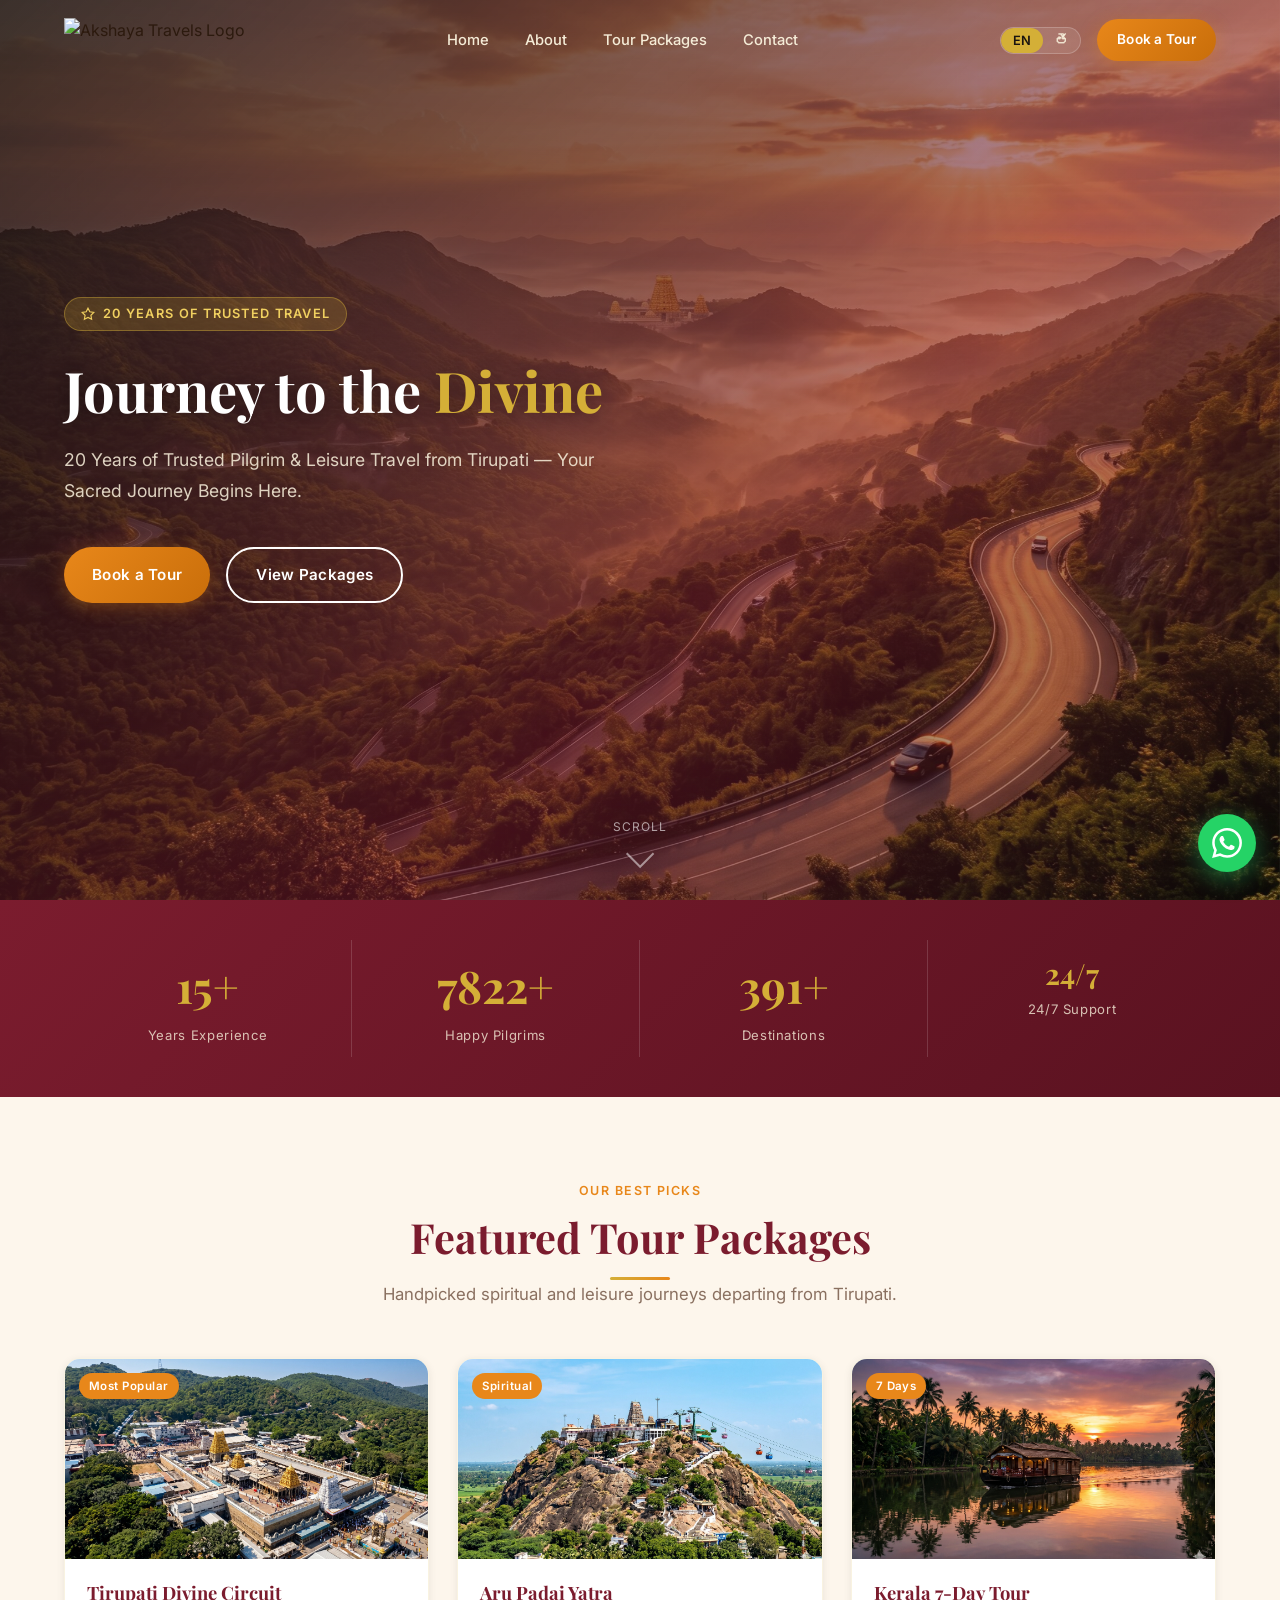
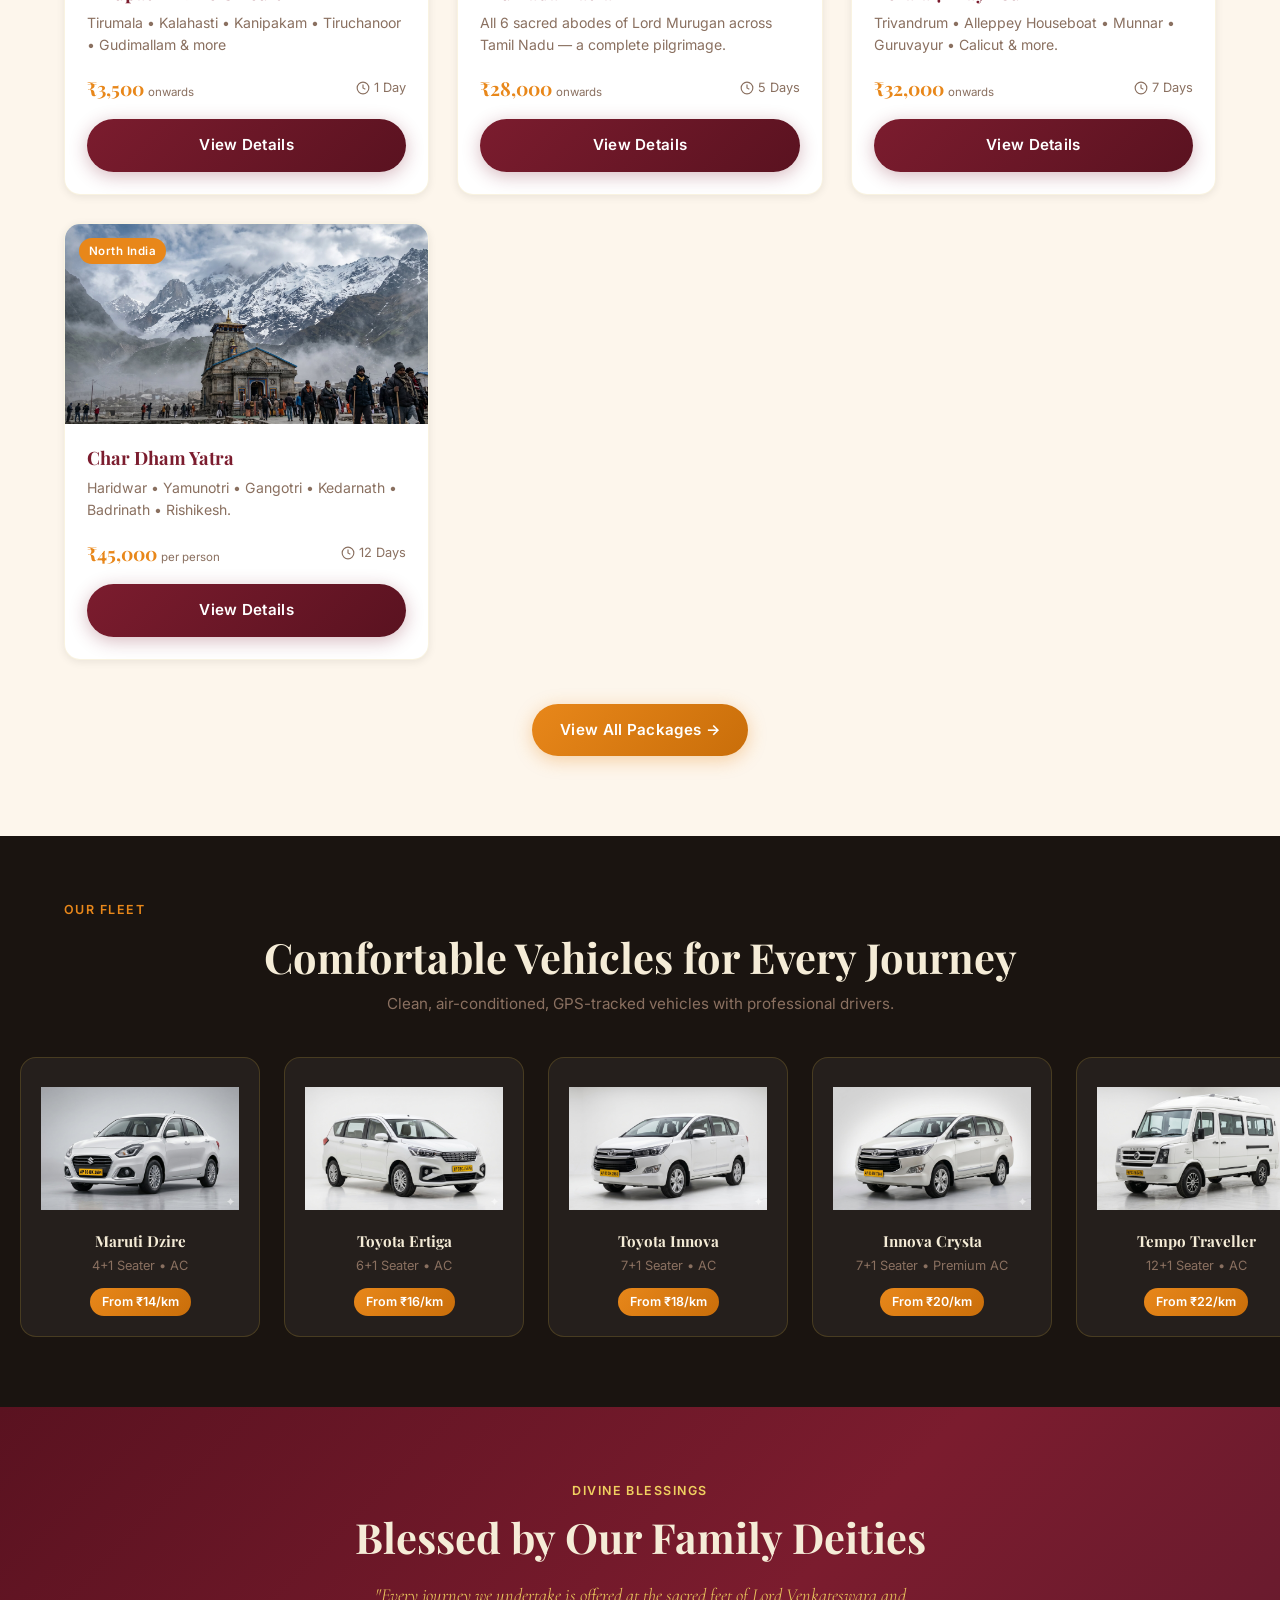
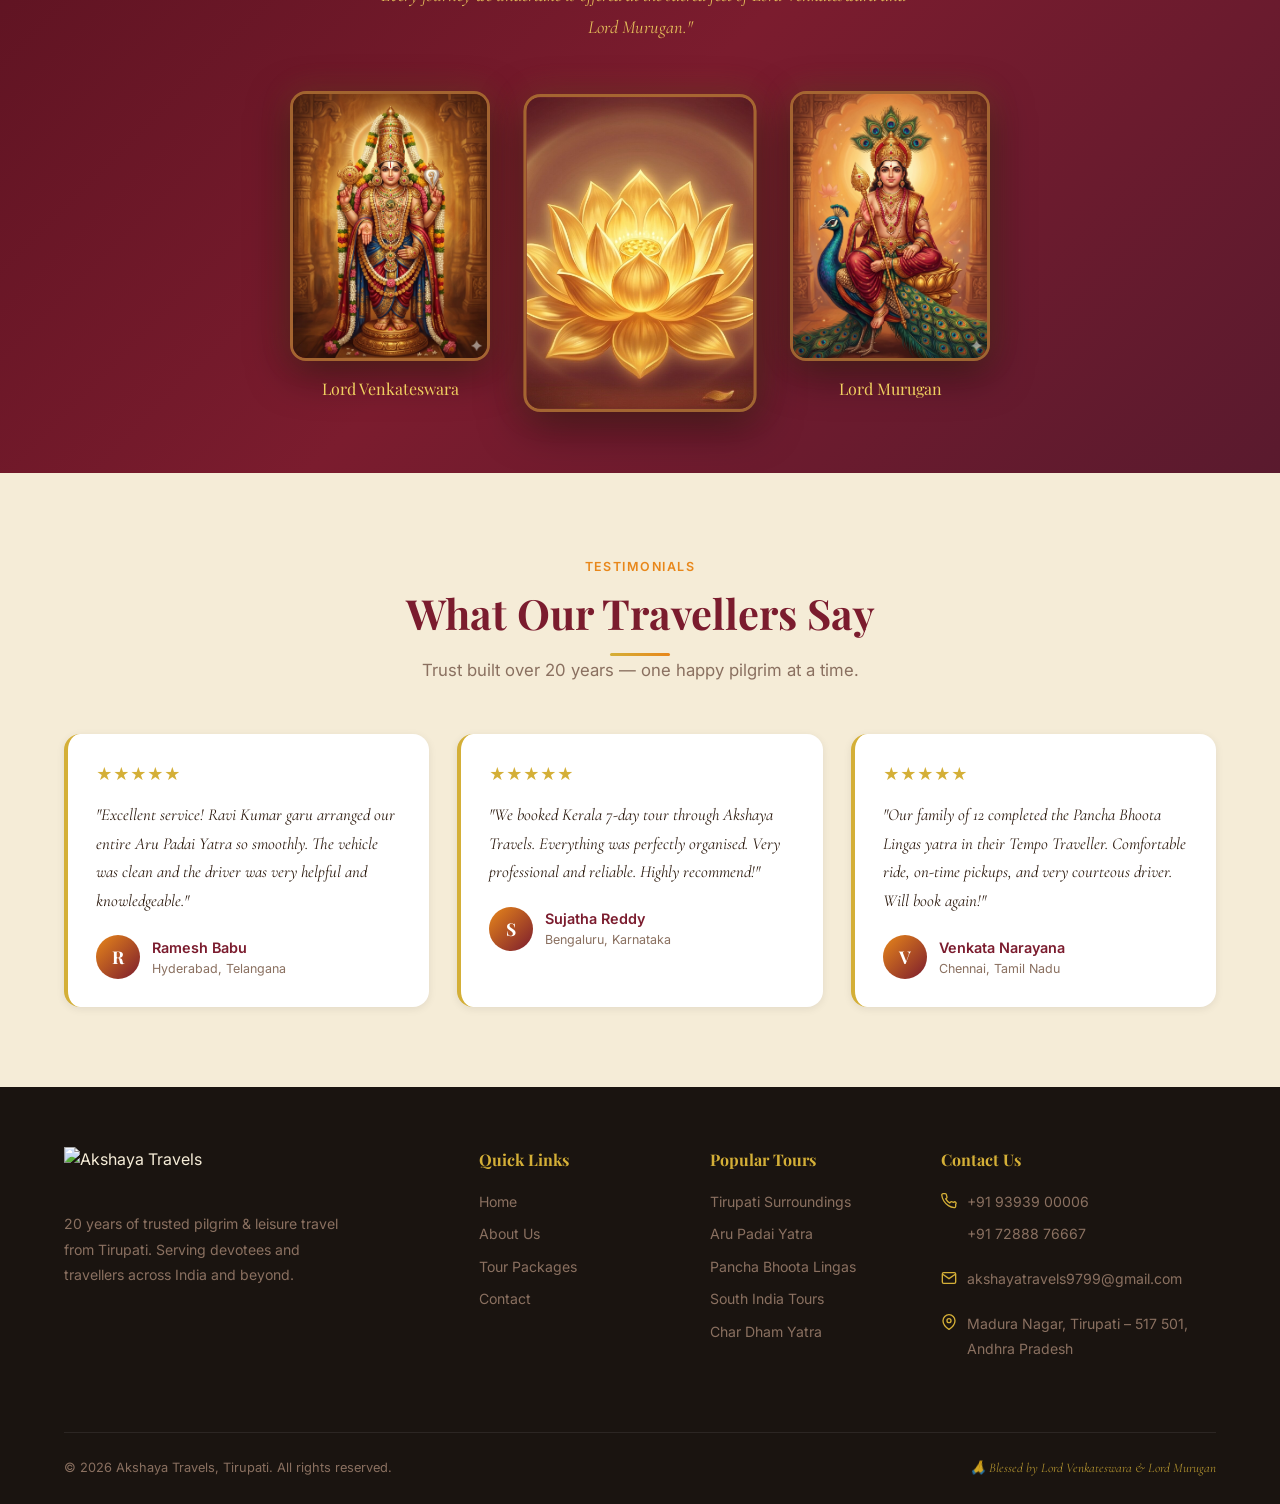
==== index.html @ b92fa3f4 "Initial commit — Akshaya Travels website (Phase 1-3 complete)" ====
<!DOCTYPE html>
<html lang="en">
<head>
  <meta charset="UTF-8"/>
  <meta name="viewport" content="width=device-width, initial-scale=1.0"/>
  <title>Akshaya Travels Tirupati – Best Temple Tours & Pilgrimage Packages</title>
  <meta name="description" content="Akshaya Travels, Tirupati – 20+ years of trusted pilgrimage & leisure travel. Tirupati local tours, South India packages, Aru Padai Yatra, Char Dham & more. Call: 93939 00006"/>
  <meta name="keywords" content="Akshaya Travels, Tirupati tours, pilgrimage packages, Tirumala darshan, Aru Padai Yatra, South India tour, taxi Tirupati"/>
  <meta property="og:title" content="Akshaya Travels Tirupati – Best Temple Tours & Pilgrimage Packages"/>
  <meta property="og:description" content="20+ years of trusted pilgrimage & leisure travel from Tirupati."/>
  <meta property="og:image" content="images/brand/og-share-image.jpg"/>
  <meta property="og:type" content="website"/>
  <link rel="icon" href="images/brand/favicon.png"/>
  <link rel="canonical" href="https://akshayatravels.in/"/>
  <script type="application/ld+json">
  {"@context":"https://schema.org","@type":"LocalBusiness","name":"Akshaya Travels","founder":{"@type":"Person","name":"S. Ravi Kumar"},"address":{"@type":"PostalAddress","streetAddress":"DO.NO. 18-38-S3-314, Madura Nagar","addressLocality":"Tirupati","postalCode":"517501","addressRegion":"Andhra Pradesh","addressCountry":"IN"},"telephone":"+919393900006","openingHours":"Mo-Su 00:00-24:00","url":"https://akshayatravels.in"}
  </script>
  <link rel="stylesheet" href="css/style.css"/>
</head>
<body>

<!-- ░░ NAVBAR ░░ -->
<nav class="navbar" id="navbar">
  <div class="container">
    <a href="index.html" class="nav-logo">
      <img src="images/brand/logo-akshaya-travels-white.png" alt="Akshaya Travels Logo"/>
    </a>
    <ul class="nav-links">
      <li><a href="index.html" class="active" data-i18n="nav-home">Home</a></li>
      <li><a href="pages/about.html" data-i18n="nav-about">About</a></li>
      <li><a href="pages/packages.html" data-i18n="nav-packages">Tour Packages</a></li>
      <li><a href="pages/contact.html" data-i18n="nav-contact">Contact</a></li>
    </ul>
    <div style="display:flex;align-items:center;gap:16px;">
      <div class="lang-toggle">
        <button class="lang-btn active" data-lang="en">EN</button>
        <button class="lang-btn" data-lang="te">తె</button>
      </div>
      <a href="pages/contact.html" class="btn btn-primary" style="padding:10px 20px;font-size:0.85rem;" data-i18n="hero-btn1">Book a Tour</a>
    </div>
    <button class="hamburger" id="hamburger" aria-label="Open menu">
      <span></span><span></span><span></span>
    </button>
  </div>
</nav>

<!-- Mobile Nav -->
<div class="mobile-nav" id="mobileNav">
  <a href="index.html" data-i18n="nav-home">Home</a>
  <a href="pages/about.html" data-i18n="nav-about">About</a>
  <a href="pages/packages.html" data-i18n="nav-packages">Tour Packages</a>
  <a href="pages/contact.html" data-i18n="nav-contact">Contact</a>
  <div class="lang-toggle" style="margin-top:20px;">
    <button class="lang-btn active" data-lang="en">EN</button>
    <button class="lang-btn" data-lang="te">తె</button>
  </div>
  <a href="pages/contact.html" class="btn btn-primary" style="margin-top:24px;justify-content:center;" data-i18n="hero-btn1">Book a Tour</a>
</div>
<div class="nav-overlay" id="navOverlay"></div>

<!-- ░░ HERO ░░ -->
<section class="hero" id="home">
  <div class="hero-bg"></div>
  <div class="hero-overlay"></div>
  <div class="container">
    <div class="hero-content">
      <div class="hero-tag">
        <svg width="14" height="14" viewBox="0 0 24 24" fill="none" stroke="currentColor" stroke-width="2"><polygon points="12 2 15.09 8.26 22 9.27 17 14.14 18.18 21.02 12 17.77 5.82 21.02 7 14.14 2 9.27 8.91 8.26 12 2"/></svg>
        <span data-i18n="hero-tag">20 Years of Trusted Travel</span>
      </div>
      <h1 class="hero-title" data-i18n="hero-title">
        Journey to the <span class="highlight">Divine</span>
      </h1>
      <p class="hero-subtitle" data-i18n="hero-subtitle">20 Years of Trusted Pilgrim &amp; Leisure Travel from Tirupati — Your Sacred Journey Begins Here.</p>
      <div class="hero-ctas">
        <a href="pages/contact.html" class="btn btn-primary" id="hero-book-btn" data-i18n="hero-btn1">Book a Tour</a>
        <a href="pages/packages.html" class="btn btn-outline" id="hero-pkg-btn" data-i18n="hero-btn2">View Packages</a>
      </div>
    </div>
  </div>
  <div class="hero-scroll" aria-hidden="true">
    <span>SCROLL</span>
    <div class="arrow"></div>
  </div>
</section>

<!-- ░░ STATS BAR ░░ -->
<section class="stats-bar">
  <div class="container">
    <div class="stats-grid">
      <div class="stat-item">
        <span class="stat-number" data-target="20" data-suffix="+">0+</span>
        <span class="stat-label" data-i18n="stat-years">Years Experience</span>
      </div>
      <div class="stat-item">
        <span class="stat-number" data-target="10000" data-suffix="+">0+</span>
        <span class="stat-label" data-i18n="stat-pilgrims">Happy Pilgrims</span>
      </div>
      <div class="stat-item">
        <span class="stat-number" data-target="500" data-suffix="+">0+</span>
        <span class="stat-label" data-i18n="stat-dest">Destinations</span>
      </div>
      <div class="stat-item">
        <span class="stat-number" style="font-size:1.8rem;">24/7</span>
        <span class="stat-label" data-i18n="stat-support">Support</span>
      </div>
    </div>
  </div>
</section>

<!-- ░░ FEATURED PACKAGES ░░ -->
<section class="featured-packages section-pad" id="packages">
  <div class="container">
    <div class="text-center fade-up">
      <span class="section-tag" data-i18n="feat-tag">Our Best Picks</span>
      <h2 class="section-title" data-i18n="feat-title">Featured Tour Packages</h2>
      <div class="divider-gold"></div>
      <p class="section-subtitle" data-i18n="feat-sub">Handpicked spiritual and leisure journeys departing from Tirupati.</p>
    </div>
    <div class="packages-grid">

      <div class="pkg-card fade-up">
        <div class="pkg-card-img">
          <img src="images/destinations/dest-tirumala.jpg" alt="Tirupati Darshan Tour"/>
          <span class="pkg-badge">Most Popular</span>
        </div>
        <div class="pkg-card-body">
          <h3>Tirupati Divine Circuit</h3>
          <p>Tirumala • Kalahasti • Kanipakam • Tiruchanoor • Gudimallam &amp; more</p>
          <div class="pkg-meta">
            <div class="pkg-price">₹3,500 <span>onwards</span></div>
            <span class="pkg-duration">
              <svg width="14" height="14" viewBox="0 0 24 24" fill="none" stroke="currentColor" stroke-width="2"><circle cx="12" cy="12" r="10"/><path d="M12 6v6l4 2"/></svg>
              1 Day
            </span>
          </div>
          <a href="pages/packages.html#tirupati" class="btn btn-maroon" style="width:100%;justify-content:center;margin-top:16px;">View Details</a>
        </div>
      </div>

      <div class="pkg-card fade-up">
        <div class="pkg-card-img">
          <img src="images/destinations/dest-palani.jpg" alt="Aru Padai Yatra"/>
          <span class="pkg-badge">Spiritual</span>
        </div>
        <div class="pkg-card-body">
          <h3>Aru Padai Yatra</h3>
          <p>All 6 sacred abodes of Lord Murugan across Tamil Nadu — a complete pilgrimage.</p>
          <div class="pkg-meta">
            <div class="pkg-price">₹28,000 <span>onwards</span></div>
            <span class="pkg-duration">
              <svg width="14" height="14" viewBox="0 0 24 24" fill="none" stroke="currentColor" stroke-width="2"><circle cx="12" cy="12" r="10"/><path d="M12 6v6l4 2"/></svg>
              5 Days
            </span>
          </div>
          <a href="pages/packages.html#aru-padai" class="btn btn-maroon" style="width:100%;justify-content:center;margin-top:16px;">View Details</a>
        </div>
      </div>

      <div class="pkg-card fade-up">
        <div class="pkg-card-img">
          <img src="images/destinations/dest-kerala-backwaters.jpg" alt="Kerala 7 Day Tour"/>
          <span class="pkg-badge">7 Days</span>
        </div>
        <div class="pkg-card-body">
          <h3>Kerala 7-Day Tour</h3>
          <p>Trivandrum • Alleppey Houseboat • Munnar • Guruvayur • Calicut &amp; more.</p>
          <div class="pkg-meta">
            <div class="pkg-price">₹32,000 <span>onwards</span></div>
            <span class="pkg-duration">
              <svg width="14" height="14" viewBox="0 0 24 24" fill="none" stroke="currentColor" stroke-width="2"><circle cx="12" cy="12" r="10"/><path d="M12 6v6l4 2"/></svg>
              7 Days
            </span>
          </div>
          <a href="pages/packages.html#south-india" class="btn btn-maroon" style="width:100%;justify-content:center;margin-top:16px;">View Details</a>
        </div>
      </div>

      <div class="pkg-card fade-up">
        <div class="pkg-card-img">
          <img src="images/destinations/dest-kedarnath.jpg" alt="Char Dham Yatra"/>
          <span class="pkg-badge">North India</span>
        </div>
        <div class="pkg-card-body">
          <h3>Char Dham Yatra</h3>
          <p>Haridwar • Yamunotri • Gangotri • Kedarnath • Badrinath • Rishikesh.</p>
          <div class="pkg-meta">
            <div class="pkg-price">₹45,000 <span>per person</span></div>
            <span class="pkg-duration">
              <svg width="14" height="14" viewBox="0 0 24 24" fill="none" stroke="currentColor" stroke-width="2"><circle cx="12" cy="12" r="10"/><path d="M12 6v6l4 2"/></svg>
              12 Days
            </span>
          </div>
          <a href="pages/packages.html#north-india" class="btn btn-maroon" style="width:100%;justify-content:center;margin-top:16px;">View Details</a>
        </div>
      </div>

    </div>
    <div class="text-center" style="margin-top:44px;">
      <a href="pages/packages.html" class="btn btn-primary">View All Packages &rarr;</a>
    </div>
  </div>
</section>

<!-- ░░ FLEET STRIP ░░ -->
<section class="fleet-strip" id="fleet">
  <div class="container">
    <div class="fade-up">
      <p class="section-tag text-center" data-i18n="fleet-tag">Our Fleet</p>
      <h2 class="fleet-strip-title" data-i18n="fleet-title">Comfortable Vehicles for Every Journey</h2>
      <p class="fleet-strip-sub" data-i18n="fleet-sub">Clean, air-conditioned, GPS-tracked vehicles with professional drivers.</p>
    </div>
  </div>
  <div class="fleet-scroll-wrap">
    <div class="fleet-scroll">
      <div class="fleet-car-card">
        <img src="images/fleet/car-maruti-dzire.jpg" alt="Maruti Dzire Taxi Tirupati"/>
        <h4>Maruti Dzire</h4>
        <p>4+1 Seater • AC</p>
        <span class="price-tag">From ₹14/km</span>
      </div>
      <div class="fleet-car-card">
        <img src="images/fleet/car-toyota-ertiga.jpg" alt="Toyota Ertiga Taxi Tirupati"/>
        <h4>Toyota Ertiga</h4>
        <p>6+1 Seater • AC</p>
        <span class="price-tag">From ₹16/km</span>
      </div>
      <div class="fleet-car-card">
        <img src="images/fleet/car-toyota-innova.jpg" alt="Toyota Innova Taxi Tirupati"/>
        <h4>Toyota Innova</h4>
        <p>7+1 Seater • AC</p>
        <span class="price-tag">From ₹18/km</span>
      </div>
      <div class="fleet-car-card">
        <img src="images/fleet/car-innova-crysta.jpg" alt="Innova Crysta Taxi Tirupati"/>
        <h4>Innova Crysta</h4>
        <p>7+1 Seater • Premium AC</p>
        <span class="price-tag">From ₹20/km</span>
      </div>
      <div class="fleet-car-card">
        <img src="images/fleet/car-tempo-traveller.jpg" alt="Tempo Traveller Tirupati"/>
        <h4>Tempo Traveller</h4>
        <p>12+1 Seater • AC</p>
        <span class="price-tag">From ₹22/km</span>
      </div>
      <div class="fleet-car-card">
        <img src="images/fleet/car-force-urbania.jpg" alt="Force Urbania Tirupati"/>
        <h4>Force Urbania</h4>
        <p>17+1 Seater • Luxury</p>
        <span class="price-tag">From ₹35/km</span>
      </div>
    </div>
  </div>
</section>

<!-- ░░ DIVINE BLESSINGS ░░ -->
<section class="divine-section" id="divine">
  <div class="container" style="position:relative;z-index:2;">
    <div class="fade-up">
      <span class="section-tag" data-i18n="divine-tag">Divine Blessings</span>
      <h2 data-i18n="divine-title">Blessed by Our Family Deities</h2>
      <p class="divine-quote" data-i18n="divine-quote">"Every journey we undertake is offered at the sacred feet of Lord Venkateswara and Lord Murugan."</p>
    </div>
    <div class="divine-images fade-up">
      <div class="divine-img-wrap">
        <img src="images/divine/lord-venkateswara.jpg" alt="Lord Venkateswara — Akshaya Travels family deity"/>
        <p class="divine-img-label" data-i18n="divine-lord1">Lord Venkateswara</p>
      </div>
      <div class="divine-img-wrap" style="transform:scale(1.06);">
        <img src="images/divine/divine-blessings-banner.jpg" alt="Divine Blessings — Akshaya Travels" style="width:220px;height:300px;"/>
      </div>
      <div class="divine-img-wrap">
        <img src="images/divine/lord-murugan.jpg" alt="Lord Murugan — Akshaya Travels family deity"/>
        <p class="divine-img-label" data-i18n="divine-lord2">Lord Murugan</p>
      </div>
    </div>
  </div>
</section>

<!-- ░░ TESTIMONIALS ░░ -->
<section class="testimonials section-pad" id="testimonials">
  <div class="container">
    <div class="text-center fade-up">
      <span class="section-tag" data-i18n="testi-tag">Testimonials</span>
      <h2 class="section-title" data-i18n="testi-title">What Our Travellers Say</h2>
      <div class="divider-gold"></div>
      <p class="section-subtitle" data-i18n="testi-sub">Trust built over 20 years — one happy pilgrim at a time.</p>
    </div>
    <div class="testi-grid">
      <div class="testi-card fade-up">
        <div class="testi-stars">★★★★★</div>
        <p class="testi-text">"Excellent service! Ravi Kumar garu arranged our entire Aru Padai Yatra so smoothly. The vehicle was clean and the driver was very helpful and knowledgeable."</p>
        <div class="testi-author">
          <div class="testi-avatar">R</div>
          <div>
            <div class="testi-name">Ramesh Babu</div>
            <div class="testi-place">Hyderabad, Telangana</div>
          </div>
        </div>
      </div>
      <div class="testi-card fade-up">
        <div class="testi-stars">★★★★★</div>
        <p class="testi-text">"We booked Kerala 7-day tour through Akshaya Travels. Everything was perfectly organised. Very professional and reliable. Highly recommend!"</p>
        <div class="testi-author">
          <div class="testi-avatar">S</div>
          <div>
            <div class="testi-name">Sujatha Reddy</div>
            <div class="testi-place">Bengaluru, Karnataka</div>
          </div>
        </div>
      </div>
      <div class="testi-card fade-up">
        <div class="testi-stars">★★★★★</div>
        <p class="testi-text">"Our family of 12 completed the Pancha Bhoota Lingas yatra in their Tempo Traveller. Comfortable ride, on-time pickups, and very courteous driver. Will book again!"</p>
        <div class="testi-author">
          <div class="testi-avatar">V</div>
          <div>
            <div class="testi-name">Venkata Narayana</div>
            <div class="testi-place">Chennai, Tamil Nadu</div>
          </div>
        </div>
      </div>
    </div>
  </div>
</section>

<!-- ░░ FOOTER ░░ -->
<footer class="footer">
  <div class="container">
    <div class="footer-grid">
      <div class="footer-brand">
        <img src="images/brand/logo-akshaya-travels-white.png" alt="Akshaya Travels"/>
        <p>20 years of trusted pilgrim &amp; leisure travel from Tirupati. Serving devotees and travellers across India and beyond.</p>
      </div>
      <div class="footer-col">
        <h5>Quick Links</h5>
        <a href="index.html">Home</a>
        <a href="pages/about.html">About Us</a>
        <a href="pages/packages.html">Tour Packages</a>
        <a href="pages/contact.html">Contact</a>
      </div>
      <div class="footer-col">
        <h5>Popular Tours</h5>
        <a href="pages/packages.html#tirupati">Tirupati Surroundings</a>
        <a href="pages/packages.html#aru-padai">Aru Padai Yatra</a>
        <a href="pages/packages.html#pancha-bhoota">Pancha Bhoota Lingas</a>
        <a href="pages/packages.html#south-india">South India Tours</a>
        <a href="pages/packages.html#north-india">Char Dham Yatra</a>
      </div>
      <div class="footer-col">
        <h5>Contact Us</h5>
        <div class="footer-contact-item">
          <svg width="16" height="16" viewBox="0 0 24 24" fill="none" stroke="#D4AF37" stroke-width="2"><path d="M22 16.92v3a2 2 0 01-2.18 2 19.79 19.79 0 01-8.63-3.07A19.5 19.5 0 014.27 12a19.79 19.79 0 01-3.07-8.67A2 2 0 013.18 1h3a2 2 0 012 1.72c.127.96.361 1.903.7 2.81a2 2 0 01-.45 2.11L7.09 8.91a16 16 0 006 6l1.27-1.27a2 2 0 012.11-.45c.907.339 1.85.573 2.81.7A2 2 0 0122 16.92z"/></svg>
          <div>
            <a href="tel:+919393900006">+91 93939 00006</a>
            <a href="tel:+917288876667">+91 72888 76667</a>
          </div>
        </div>
        <div class="footer-contact-item">
          <svg width="16" height="16" viewBox="0 0 24 24" fill="none" stroke="#D4AF37" stroke-width="2"><path d="M4 4h16c1.1 0 2 .9 2 2v12c0 1.1-.9 2-2 2H4c-1.1 0-2-.9-2-2V6c0-1.1.9-2 2-2z"/><polyline points="22,6 12,13 2,6"/></svg>
          <a href="mailto:akshayatravels9799@gmail.com">akshayatravels9799@gmail.com</a>
        </div>
        <div class="footer-contact-item">
          <svg width="16" height="16" viewBox="0 0 24 24" fill="none" stroke="#D4AF37" stroke-width="2"><path d="M21 10c0 7-9 13-9 13s-9-6-9-13a9 9 0 0118 0z"/><circle cx="12" cy="10" r="3"/></svg>
          <p>Madura Nagar, Tirupati – 517 501, Andhra Pradesh</p>
        </div>
      </div>
    </div>
    <div class="footer-bottom">
      <p>&copy; 2026 Akshaya Travels, Tirupati. All rights reserved.</p>
      <p class="deity-note">🙏 Blessed by Lord Venkateswara &amp; Lord Murugan</p>
    </div>
  </div>
</footer>

<!-- ░░ WHATSAPP FLOAT ░░ -->
<a href="https://wa.me/919393900006?text=Hello%20Akshaya%20Travels%2C%20I%20would%20like%20to%20know%20more%20about%20your%20tour%20packages." class="whatsapp-float" id="whatsapp-btn" target="_blank" rel="noopener" aria-label="Chat on WhatsApp">
  <svg viewBox="0 0 24 24" xmlns="http://www.w3.org/2000/svg">
    <path d="M17.472 14.382c-.297-.149-1.758-.867-2.03-.967-.273-.099-.471-.148-.67.15-.197.297-.767.966-.94 1.164-.173.199-.347.223-.644.075-.297-.15-1.255-.463-2.39-1.475-.883-.788-1.48-1.761-1.653-2.059-.173-.297-.018-.458.13-.606.134-.133.298-.347.446-.52.149-.174.198-.298.298-.497.099-.198.05-.371-.025-.52-.075-.149-.669-1.612-.916-2.207-.242-.579-.487-.5-.669-.51-.173-.008-.371-.01-.57-.01-.198 0-.52.074-.792.372-.272.297-1.04 1.016-1.04 2.479 0 1.462 1.065 2.875 1.213 3.074.149.198 2.096 3.2 5.077 4.487.709.306 1.262.489 1.694.625.712.227 1.36.195 1.871.118.571-.085 1.758-.719 2.006-1.413.248-.694.248-1.289.173-1.413-.074-.124-.272-.198-.57-.347m-5.421 7.403h-.004a9.87 9.87 0 01-5.031-1.378l-.361-.214-3.741.982.998-3.648-.235-.374a9.86 9.86 0 01-1.51-5.26c.001-5.45 4.436-9.884 9.888-9.884 2.64 0 5.122 1.03 6.988 2.898a9.825 9.825 0 012.893 6.994c-.003 5.45-4.437 9.884-9.885 9.884m8.413-18.297A11.815 11.815 0 0012.05 0C5.495 0 .16 5.335.157 11.892c0 2.096.547 4.142 1.588 5.945L.057 24l6.305-1.654a11.882 11.882 0 005.683 1.448h.005c6.554 0 11.89-5.335 11.893-11.893a11.821 11.821 0 00-3.48-8.413z"/>
  </svg>
</a>

<script src="js/main.js"></script>
</body>
</html>
---- css/style.css ----
/* ============================================================
   AKSHAYA TRAVELS — Design System
   Colors: Saffron + Maroon + Temple Gold
   Fonts: Playfair Display + Inter + Noto Sans Telugu
   ============================================================ */

@import url('https://fonts.googleapis.com/css2?family=Playfair+Display:ital,wght@0,400;0,600;0,700;1,400&family=Inter:wght@300;400;500;600&family=Cormorant+Garamond:ital,wght@1,400;1,600&family=Noto+Sans+Telugu:wght@400;600&display=swap');

/* ── CSS Variables ─────────────────────────────────────────── */
:root {
  --saffron:      #E8871A;
  --saffron-dark: #C96E0A;
  --maroon:       #7B1C2E;
  --maroon-dark:  #5A1220;
  --gold:         #D4AF37;
  --gold-light:   #F0D060;
  --ivory:        #FDF6EC;
  --charcoal:     #1A1410;
  --brown:        #2C1A0E;
  --cream:        #F5ECD7;
  --muted:        #8A7060;
  --white:        #FFFFFF;

  --font-heading: 'Playfair Display', Georgia, serif;
  --font-body:    'Inter', system-ui, sans-serif;
  --font-quote:   'Cormorant Garamond', Georgia, serif;
  --font-telugu:  'Noto Sans Telugu', sans-serif;

  --shadow-sm:  0 2px 8px rgba(0,0,0,0.08);
  --shadow-md:  0 6px 24px rgba(0,0,0,0.12);
  --shadow-lg:  0 16px 48px rgba(0,0,0,0.18);
  --radius-sm:  8px;
  --radius-md:  16px;
  --radius-lg:  24px;
  --transition: 0.3s cubic-bezier(0.4,0,0.2,1);
}

/* ── Reset ─────────────────────────────────────────────────── */
*, *::before, *::after { box-sizing: border-box; margin: 0; padding: 0; }
html { scroll-behavior: smooth; font-size: 16px; }
body {
  font-family: var(--font-body);
  background: var(--ivory);
  color: var(--brown);
  overflow-x: hidden;
  line-height: 1.6;
}
img { display: block; max-width: 100%; }
a  { text-decoration: none; color: inherit; }
ul { list-style: none; }
button { cursor: pointer; border: none; background: none; font-family: inherit; }

/* ── Typography ────────────────────────────────────────────── */
h1,h2,h3,h4 { font-family: var(--font-heading); line-height: 1.25; }
h1 { font-size: clamp(2rem, 5vw, 3.5rem); }
h2 { font-size: clamp(1.6rem, 3.5vw, 2.6rem); }
h3 { font-size: clamp(1.2rem, 2.5vw, 1.8rem); }
h4 { font-size: 1.1rem; }
p  { font-size: 1rem; line-height: 1.75; }

.te { font-family: var(--font-telugu); }

/* ── Utility ───────────────────────────────────────────────── */
.container       { width: 90%; max-width: 1200px; margin: 0 auto; }
.section-pad     { padding: 80px 0; }
.section-pad-sm  { padding: 50px 0; }
.text-center     { text-align: center; }
.hidden          { display: none !important; }

.section-tag {
  display: inline-block;
  font-size: 0.78rem;
  font-weight: 600;
  letter-spacing: 0.12em;
  text-transform: uppercase;
  color: var(--saffron);
  margin-bottom: 10px;
}
.section-title {
  color: var(--maroon);
  margin-bottom: 14px;
}
.section-subtitle {
  color: var(--muted);
  font-size: 1.05rem;
  max-width: 600px;
  margin: 0 auto 48px;
}

/* Gold divider */
.divider-gold {
  width: 60px; height: 3px;
  background: linear-gradient(90deg, var(--gold), var(--saffron));
  border-radius: 2px;
  margin: 14px auto 0;
}

/* ── Buttons ───────────────────────────────────────────────── */
.btn {
  display: inline-flex;
  align-items: center;
  gap: 8px;
  padding: 14px 28px;
  border-radius: 50px;
  font-size: 0.95rem;
  font-weight: 600;
  transition: var(--transition);
  letter-spacing: 0.02em;
}
.btn-primary {
  background: linear-gradient(135deg, var(--saffron), var(--saffron-dark));
  color: var(--white);
  box-shadow: 0 4px 18px rgba(232,135,26,0.35);
}
.btn-primary:hover {
  transform: translateY(-2px);
  box-shadow: 0 8px 26px rgba(232,135,26,0.45);
}
.btn-outline {
  border: 2px solid var(--white);
  color: var(--white);
  background: transparent;
}
.btn-outline:hover {
  background: var(--white);
  color: var(--maroon);
}
.btn-maroon {
  background: linear-gradient(135deg, var(--maroon), var(--maroon-dark));
  color: var(--white);
  box-shadow: 0 4px 18px rgba(123,28,46,0.3);
}
.btn-maroon:hover { transform: translateY(-2px); }

/* ── Navbar ────────────────────────────────────────────────── */
.navbar {
  position: fixed;
  top: 0; left: 0; right: 0;
  z-index: 1000;
  transition: background var(--transition), box-shadow var(--transition);
  padding: 18px 0;
}
.navbar.scrolled {
  background: rgba(26,20,16,0.97);
  box-shadow: 0 2px 20px rgba(0,0,0,0.3);
  padding: 12px 0;
  backdrop-filter: blur(10px);
}
.navbar .container {
  display: flex;
  align-items: center;
  justify-content: space-between;
}
.nav-logo { display: flex; align-items: center; gap: 12px; }
.nav-logo img { height: 44px; width: auto; }
.nav-logo-text { display: flex; flex-direction: column; }
.nav-logo-text span:first-child {
  font-family: var(--font-heading);
  font-size: 1.25rem;
  font-weight: 700;
  color: var(--gold);
  line-height: 1;
}
.nav-logo-text span:last-child {
  font-size: 0.68rem;
  color: var(--cream);
  letter-spacing: 0.08em;
  opacity: 0.8;
}
.nav-links {
  display: flex;
  align-items: center;
  gap: 36px;
}
.nav-links a {
  color: var(--cream);
  font-size: 0.92rem;
  font-weight: 500;
  position: relative;
  transition: color var(--transition);
}
.nav-links a::after {
  content: '';
  position: absolute;
  bottom: -4px; left: 0;
  width: 0; height: 2px;
  background: var(--gold);
  transition: width var(--transition);
}
.nav-links a:hover, .nav-links a.active { color: var(--gold); }
.nav-links a:hover::after, .nav-links a.active::after { width: 100%; }

.lang-toggle {
  display: flex;
  align-items: center;
  background: rgba(255,255,255,0.1);
  border-radius: 20px;
  overflow: hidden;
  border: 1px solid rgba(255,255,255,0.2);
}
.lang-toggle button {
  padding: 5px 12px;
  font-size: 0.8rem;
  font-weight: 600;
  color: var(--cream);
  transition: var(--transition);
}
.lang-toggle button.active {
  background: var(--gold);
  color: var(--charcoal);
  border-radius: 20px;
}

/* Hamburger */
.hamburger {
  display: none;
  flex-direction: column;
  gap: 5px;
  padding: 6px;
  cursor: pointer;
}
.hamburger span {
  display: block;
  width: 24px; height: 2px;
  background: var(--cream);
  border-radius: 2px;
  transition: var(--transition);
}
.hamburger.open span:nth-child(1) { transform: translateY(7px) rotate(45deg); }
.hamburger.open span:nth-child(2) { opacity: 0; }
.hamburger.open span:nth-child(3) { transform: translateY(-7px) rotate(-45deg); }

/* Mobile Drawer */
.mobile-nav {
  position: fixed;
  top: 0; right: -100%;
  width: min(320px, 85vw);
  height: 100vh;
  background: var(--charcoal);
  z-index: 999;
  padding: 80px 32px 32px;
  transition: right 0.4s cubic-bezier(0.4,0,0.2,1);
  display: flex;
  flex-direction: column;
  gap: 8px;
  box-shadow: -8px 0 40px rgba(0,0,0,0.4);
}
.mobile-nav.open { right: 0; }
.mobile-nav a {
  color: var(--cream);
  font-size: 1.1rem;
  font-weight: 500;
  padding: 14px 0;
  border-bottom: 1px solid rgba(255,255,255,0.08);
  transition: color var(--transition);
}
.mobile-nav a:hover { color: var(--gold); }
.mobile-nav .lang-toggle { margin-top: 16px; align-self: flex-start; }
.nav-overlay {
  position: fixed;
  inset: 0;
  background: rgba(0,0,0,0.6);
  z-index: 998;
  opacity: 0;
  pointer-events: none;
  transition: opacity var(--transition);
}
.nav-overlay.open { opacity: 1; pointer-events: all; }

/* ── Hero ──────────────────────────────────────────────────── */
.hero {
  min-height: 100vh;
  position: relative;
  display: flex;
  align-items: center;
  overflow: hidden;
}
.hero-bg {
  position: absolute;
  inset: 0;
  background-image: url('../images/hero/hero-tirumala-hills.jpg');
  background-size: cover;
  background-position: center;
  transform: scale(1.05);
  animation: heroZoom 12s ease-out forwards;
}
@keyframes heroZoom { to { transform: scale(1); } }
.hero-overlay {
  position: absolute;
  inset: 0;
  background: linear-gradient(
    135deg,
    rgba(26,20,16,0.82) 0%,
    rgba(123,28,46,0.55) 60%,
    rgba(26,20,16,0.4) 100%
  );
}
.hero-content {
  position: relative;
  z-index: 2;
  color: var(--white);
  max-width: 720px;
  animation: fadeUp 1s 0.3s both;
}
.hero-tag {
  display: inline-flex;
  align-items: center;
  gap: 8px;
  background: rgba(212,175,55,0.2);
  border: 1px solid rgba(212,175,55,0.4);
  color: var(--gold-light);
  font-size: 0.8rem;
  font-weight: 600;
  letter-spacing: 0.1em;
  text-transform: uppercase;
  padding: 6px 16px;
  border-radius: 50px;
  margin-bottom: 24px;
}
.hero-title {
  color: var(--white);
  margin-bottom: 20px;
  text-shadow: 0 2px 20px rgba(0,0,0,0.4);
}
.hero-title .highlight { color: var(--gold); }
.hero-subtitle {
  font-size: 1.1rem;
  color: rgba(245,236,215,0.88);
  margin-bottom: 40px;
  max-width: 560px;
}
.hero-ctas { display: flex; gap: 16px; flex-wrap: wrap; }
.hero-scroll {
  position: absolute;
  bottom: 36px; left: 50%;
  transform: translateX(-50%);
  z-index: 2;
  display: flex;
  flex-direction: column;
  align-items: center;
  gap: 8px;
  color: rgba(255,255,255,0.6);
  font-size: 0.75rem;
  letter-spacing: 0.08em;
  animation: bounce 2s infinite;
}
.hero-scroll .arrow {
  width: 20px; height: 20px;
  border-right: 2px solid rgba(255,255,255,0.5);
  border-bottom: 2px solid rgba(255,255,255,0.5);
  transform: rotate(45deg);
}
@keyframes bounce {
  0%,100% { transform: translateX(-50%) translateY(0); }
  50%      { transform: translateX(-50%) translateY(8px); }
}

/* ── Stats Bar ─────────────────────────────────────────────── */
.stats-bar {
  background: linear-gradient(135deg, var(--maroon), var(--maroon-dark));
  padding: 40px 0;
}
.stats-grid {
  display: grid;
  grid-template-columns: repeat(4, 1fr);
  gap: 0;
}
.stat-item {
  text-align: center;
  padding: 10px 20px;
  border-right: 1px solid rgba(255,255,255,0.15);
}
.stat-item:last-child { border-right: none; }
.stat-number {
  font-family: var(--font-heading);
  font-size: clamp(1.8rem, 4vw, 2.8rem);
  font-weight: 700;
  color: var(--gold);
  display: block;
}
.stat-label {
  font-size: 0.82rem;
  color: rgba(245,236,215,0.8);
  letter-spacing: 0.05em;
  margin-top: 4px;
}

/* ── Featured Packages ─────────────────────────────────────── */
.featured-packages { background: var(--ivory); }
.packages-grid {
  display: grid;
  grid-template-columns: repeat(auto-fit, minmax(280px, 1fr));
  gap: 28px;
}
.pkg-card {
  background: var(--white);
  border-radius: var(--radius-md);
  overflow: hidden;
  box-shadow: var(--shadow-sm);
  transition: transform var(--transition), box-shadow var(--transition);
  border: 1px solid rgba(212,175,55,0.15);
}
.pkg-card:hover {
  transform: translateY(-6px);
  box-shadow: var(--shadow-lg);
}
.pkg-card-img {
  position: relative;
  height: 200px;
  overflow: hidden;
}
.pkg-card-img img {
  width: 100%; height: 100%;
  object-fit: cover;
  transition: transform 0.6s ease;
}
.pkg-card:hover .pkg-card-img img { transform: scale(1.08); }
.pkg-badge {
  position: absolute;
  top: 14px; left: 14px;
  background: var(--saffron);
  color: var(--white);
  font-size: 0.72rem;
  font-weight: 600;
  padding: 4px 10px;
  border-radius: 20px;
  letter-spacing: 0.04em;
}
.pkg-card-body { padding: 22px; }
.pkg-card-body h3 {
  font-size: 1.15rem;
  color: var(--maroon);
  margin-bottom: 8px;
}
.pkg-card-body p {
  font-size: 0.88rem;
  color: var(--muted);
  margin-bottom: 16px;
  line-height: 1.6;
}
.pkg-meta {
  display: flex;
  justify-content: space-between;
  align-items: center;
}
.pkg-price {
  font-family: var(--font-heading);
  font-size: 1.2rem;
  font-weight: 700;
  color: var(--saffron);
}
.pkg-price span { font-size: 0.72rem; color: var(--muted); font-family: var(--font-body); font-weight: 400; }
.pkg-duration {
  font-size: 0.8rem;
  color: var(--muted);
  display: flex;
  align-items: center;
  gap: 4px;
}

/* ── Fleet Strip ───────────────────────────────────────────── */
.fleet-strip { background: var(--charcoal); padding: 60px 0; overflow: hidden; }
.fleet-strip-title {
  color: var(--cream);
  text-align: center;
  margin-bottom: 8px;
}
.fleet-strip-sub {
  text-align: center;
  color: var(--muted);
  margin-bottom: 40px;
  font-size: 0.95rem;
}
.fleet-scroll-wrap { overflow-x: auto; padding-bottom: 10px; scrollbar-width: none; }
.fleet-scroll-wrap::-webkit-scrollbar { display: none; }
.fleet-scroll {
  display: flex;
  gap: 24px;
  width: max-content;
  padding: 0 20px;
}
.fleet-car-card {
  background: rgba(255,255,255,0.05);
  border: 1px solid rgba(212,175,55,0.2);
  border-radius: var(--radius-md);
  padding: 20px;
  text-align: center;
  width: 240px;
  flex-shrink: 0;
  transition: var(--transition);
}
.fleet-car-card:hover {
  background: rgba(212,175,55,0.08);
  border-color: var(--gold);
  transform: translateY(-4px);
}
.fleet-car-card img { width: 100%; height: 140px; object-fit: contain; margin-bottom: 14px; }
.fleet-car-card h4 { color: var(--cream); font-size: 0.95rem; margin-bottom: 4px; }
.fleet-car-card p  { color: var(--muted); font-size: 0.8rem; }
.fleet-car-card .price-tag {
  display: inline-block;
  margin-top: 10px;
  background: linear-gradient(135deg, var(--saffron), var(--saffron-dark));
  color: var(--white);
  font-size: 0.78rem;
  font-weight: 600;
  padding: 4px 12px;
  border-radius: 20px;
}

/* ── Divine Blessings ──────────────────────────────────────── */
.divine-section {
  background: linear-gradient(135deg, var(--maroon-dark) 0%, var(--maroon) 50%, #5A1A2E 100%);
  padding: 70px 0;
  text-align: center;
  position: relative;
  overflow: hidden;
}
.divine-section::before {
  content: '';
  position: absolute;
  inset: 0;
  background: url('../images/textures/bg-lotus-pattern.png') center/300px repeat;
  opacity: 0.05;
}
.divine-section .section-tag { color: var(--gold-light); }
.divine-section h2 { color: var(--cream); margin-bottom: 8px; }
.divine-quote {
  font-family: var(--font-quote);
  font-style: italic;
  font-size: 1.15rem;
  color: var(--gold-light);
  margin: 16px auto 48px;
  max-width: 560px;
  opacity: 0.9;
}
.divine-images {
  display: flex;
  justify-content: center;
  align-items: flex-end;
  gap: 40px;
  flex-wrap: wrap;
}
.divine-img-wrap {
  text-align: center;
  transition: transform var(--transition);
}
.divine-img-wrap:hover { transform: translateY(-6px); }
.divine-img-wrap img {
  width: 200px;
  height: 270px;
  object-fit: cover;
  border-radius: var(--radius-md);
  border: 3px solid rgba(212,175,55,0.5);
  box-shadow: 0 12px 40px rgba(0,0,0,0.5), 0 0 30px rgba(212,175,55,0.2);
}
.divine-img-label {
  color: var(--gold-light);
  font-family: var(--font-heading);
  font-size: 1rem;
  margin-top: 14px;
}

/* ── Testimonials ──────────────────────────────────────────── */
.testimonials { background: var(--cream); }
.testi-grid {
  display: grid;
  grid-template-columns: repeat(auto-fit, minmax(280px, 1fr));
  gap: 28px;
}
.testi-card {
  background: var(--white);
  border-radius: var(--radius-md);
  padding: 28px;
  box-shadow: var(--shadow-sm);
  border-left: 4px solid var(--gold);
  transition: transform var(--transition);
}
.testi-card:hover { transform: translateY(-4px); }
.testi-stars { color: var(--gold); font-size: 1rem; margin-bottom: 14px; }
.testi-text {
  font-family: var(--font-quote);
  font-style: italic;
  font-size: 1.05rem;
  color: var(--brown);
  margin-bottom: 20px;
  line-height: 1.7;
}
.testi-author { display: flex; align-items: center; gap: 12px; }
.testi-avatar {
  width: 44px; height: 44px;
  border-radius: 50%;
  background: linear-gradient(135deg, var(--saffron), var(--maroon));
  display: flex; align-items: center; justify-content: center;
  color: var(--white);
  font-family: var(--font-heading);
  font-size: 1.1rem;
  font-weight: 700;
  flex-shrink: 0;
}
.testi-name { font-weight: 600; color: var(--maroon); font-size: 0.9rem; }
.testi-place { font-size: 0.78rem; color: var(--muted); }

/* ── WhatsApp Float ────────────────────────────────────────── */
.whatsapp-float {
  position: fixed;
  bottom: 28px; right: 24px;
  z-index: 900;
  width: 58px; height: 58px;
  background: #25D366;
  border-radius: 50%;
  display: flex; align-items: center; justify-content: center;
  box-shadow: 0 6px 24px rgba(37,211,102,0.45);
  transition: transform var(--transition), box-shadow var(--transition);
  animation: waPulse 2.5s infinite;
}
.whatsapp-float:hover {
  transform: scale(1.12);
  box-shadow: 0 10px 32px rgba(37,211,102,0.6);
  animation: none;
}
.whatsapp-float svg { width: 30px; height: 30px; fill: #fff; }
@keyframes waPulse {
  0%,100% { box-shadow: 0 6px 24px rgba(37,211,102,0.45); }
  50%      { box-shadow: 0 6px 36px rgba(37,211,102,0.7), 0 0 0 10px rgba(37,211,102,0.1); }
}

/* ── Footer ────────────────────────────────────────────────── */
.footer {
  background: var(--charcoal);
  color: var(--cream);
  padding: 60px 0 24px;
}
.footer-grid {
  display: grid;
  grid-template-columns: 2fr 1fr 1fr 1.5fr;
  gap: 48px;
  padding-bottom: 48px;
  border-bottom: 1px solid rgba(255,255,255,0.08);
}
.footer-brand img { height: 48px; margin-bottom: 16px; }
.footer-brand p { font-size: 0.88rem; color: var(--muted); line-height: 1.8; max-width: 280px; }
.footer-col h5 {
  font-family: var(--font-heading);
  font-size: 1rem;
  color: var(--gold);
  margin-bottom: 18px;
}
.footer-col a, .footer-col p {
  display: block;
  font-size: 0.88rem;
  color: var(--muted);
  margin-bottom: 10px;
  transition: color var(--transition);
}
.footer-col a:hover { color: var(--cream); }
.footer-contact-item { display: flex; align-items: flex-start; gap: 10px; margin-bottom: 12px; }
.footer-contact-item svg { flex-shrink: 0; margin-top: 2px; }
.footer-bottom {
  padding-top: 24px;
  display: flex;
  justify-content: space-between;
  align-items: center;
  flex-wrap: wrap;
  gap: 12px;
}
.footer-bottom p { font-size: 0.8rem; color: var(--muted); }
.footer-bottom .deity-note {
  font-family: var(--font-quote);
  font-style: italic;
  font-size: 0.82rem;
  color: var(--gold);
  opacity: 0.8;
}

/* ── Scroll Animations ─────────────────────────────────────── */
@keyframes fadeUp {
  from { opacity: 0; transform: translateY(30px); }
  to   { opacity: 1; transform: translateY(0); }
}
.fade-up {
  opacity: 0;
  transform: translateY(30px);
  transition: opacity 0.7s ease, transform 0.7s ease;
}
.fade-up.visible {
  opacity: 1;
  transform: translateY(0);
}

/* ── Responsive ────────────────────────────────────────────── */
@media (max-width: 1024px) {
  .footer-grid { grid-template-columns: 1fr 1fr; }
}
@media (max-width: 768px) {
  .nav-links, .lang-toggle { display: none; }
  .hamburger { display: flex; }
  .stats-grid { grid-template-columns: repeat(2, 1fr); }
  .stat-item:nth-child(2) { border-right: none; }
  .stat-item { border-bottom: 1px solid rgba(255,255,255,0.1); }
  .stat-item:nth-child(3),
  .stat-item:nth-child(4) { border-bottom: none; }
  .hero-ctas { flex-direction: column; align-items: flex-start; }
  .divine-img-wrap img { width: 150px; height: 200px; }
  .footer-grid { grid-template-columns: 1fr; gap: 32px; }
  .footer-bottom { flex-direction: column; text-align: center; }
}
@media (max-width: 480px) {
  .section-pad { padding: 56px 0; }
  .stats-grid { grid-template-columns: repeat(2, 1fr); }
  .packages-grid { grid-template-columns: 1fr; }
  .testi-grid { grid-template-columns: 1fr; }
}
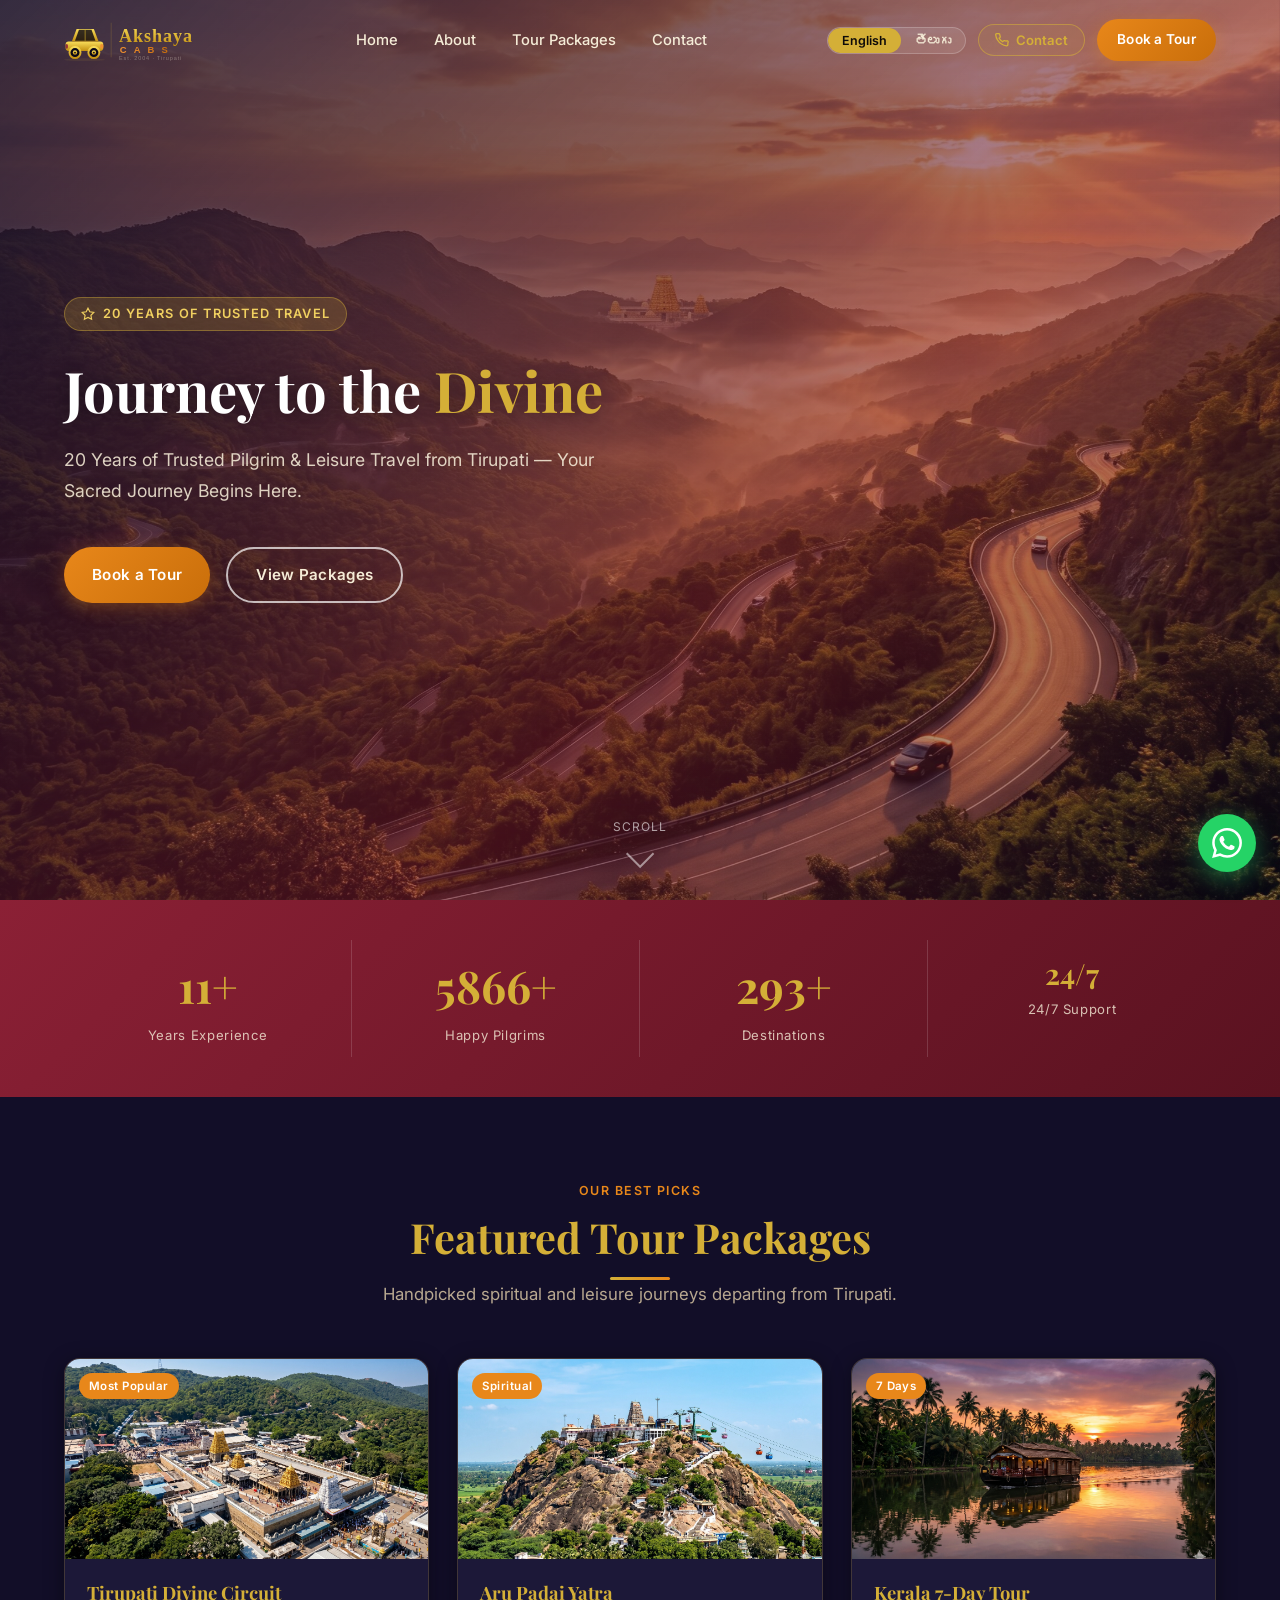
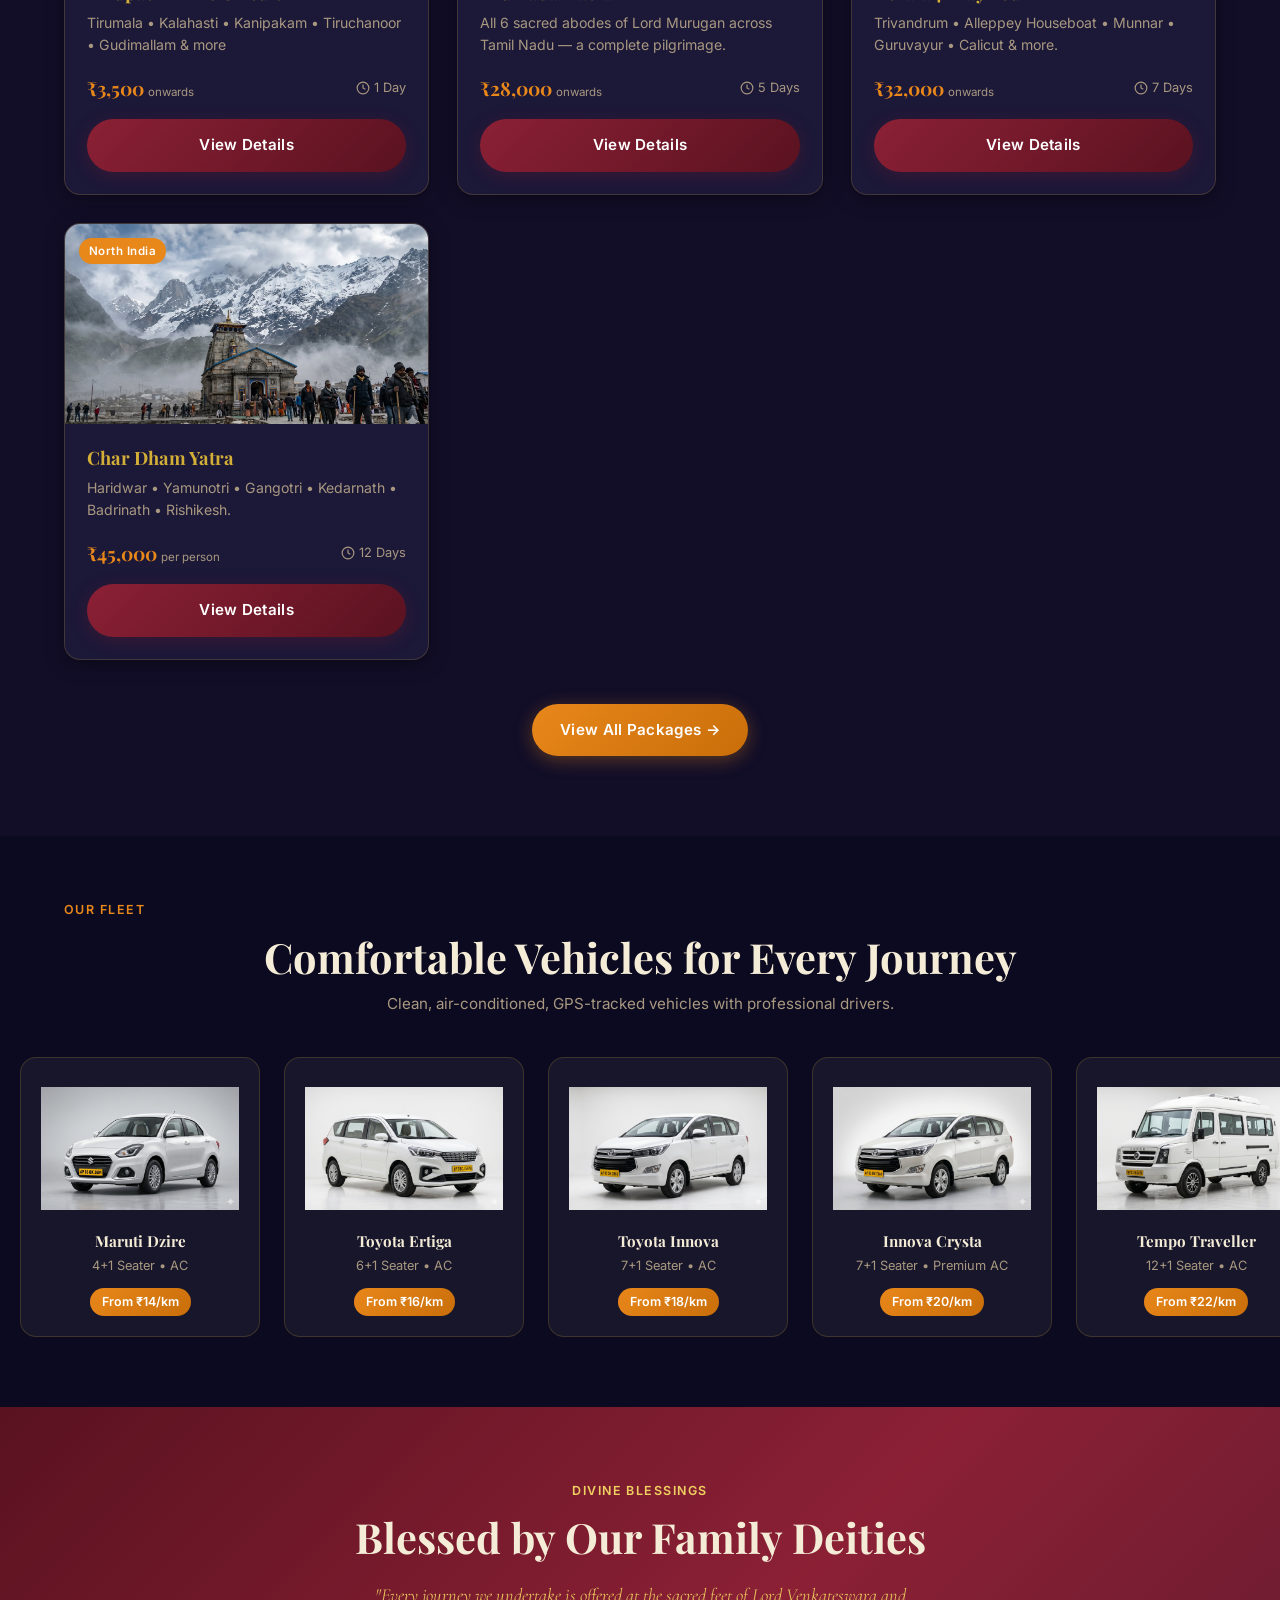
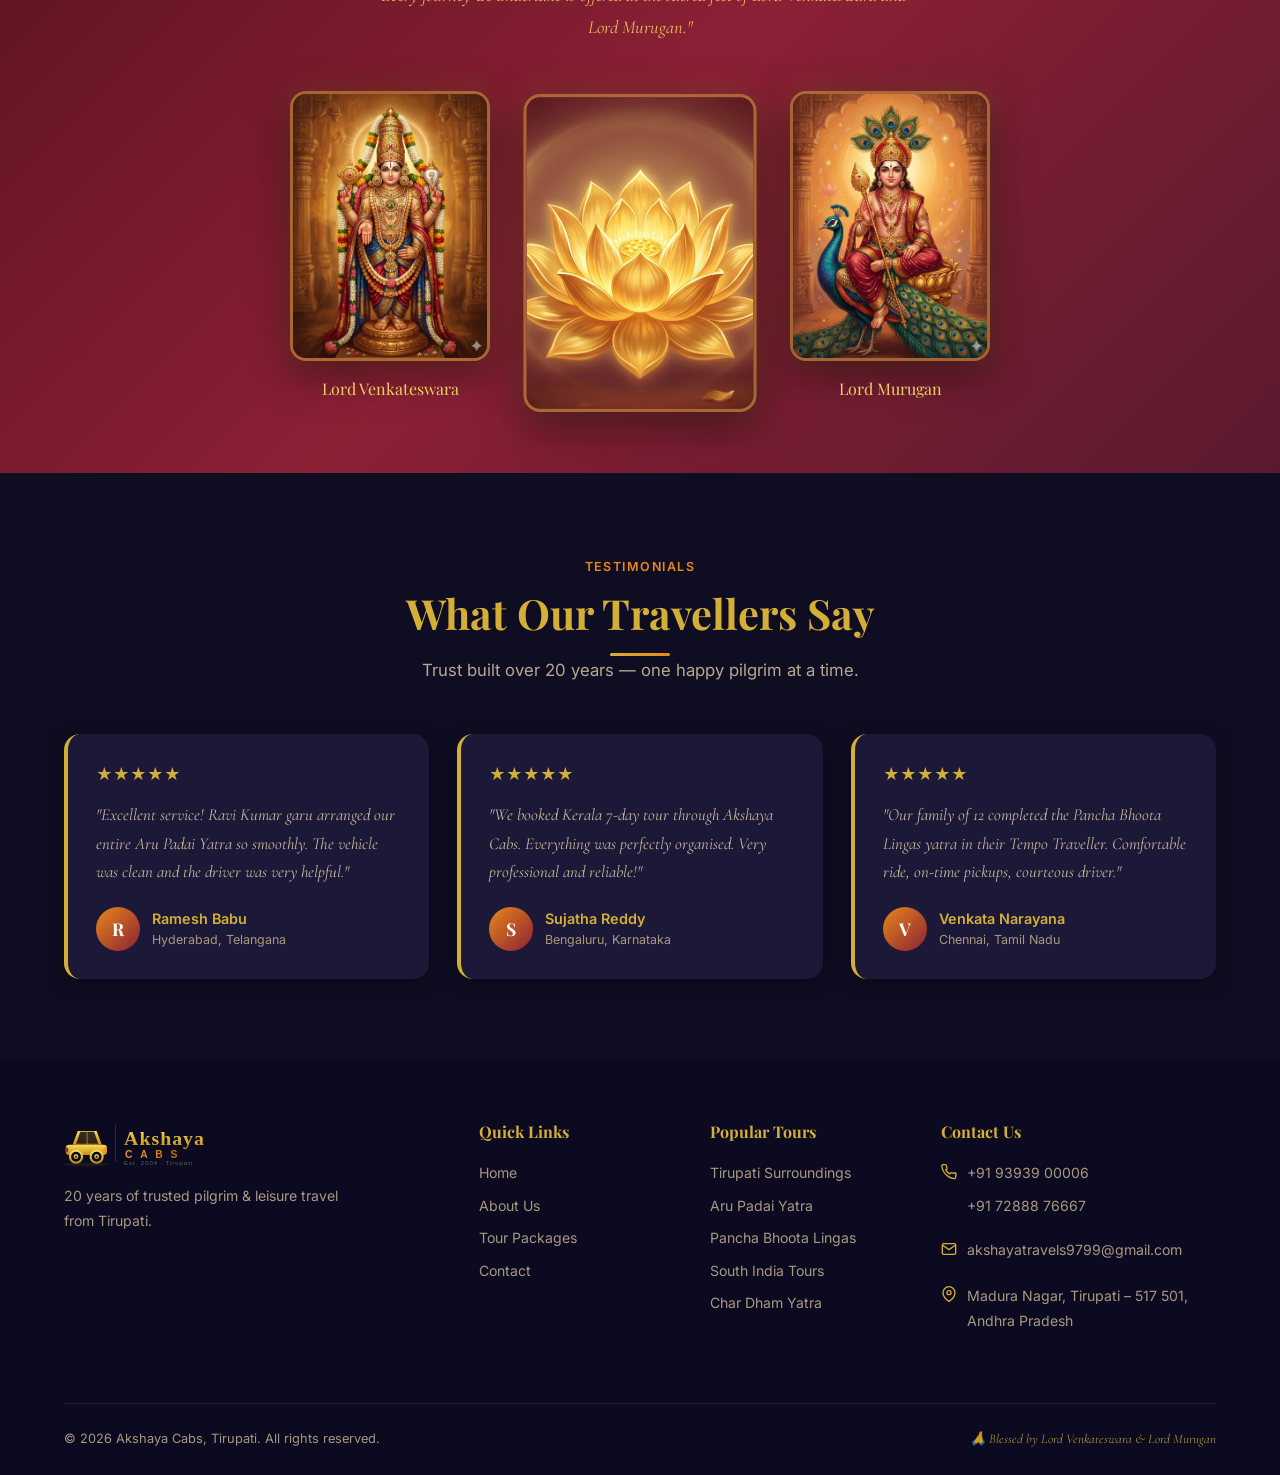
==== commit 4d0af27d: "first commit: Akshaya Cabs Complete Rebrand" ====
--- a/index.html
+++ b/index.html
@@ -3,17 +3,17 @@
 <head>
   <meta charset="UTF-8"/>
   <meta name="viewport" content="width=device-width, initial-scale=1.0"/>
-  <title>Akshaya Travels Tirupati – Best Temple Tours & Pilgrimage Packages</title>
-  <meta name="description" content="Akshaya Travels, Tirupati – 20+ years of trusted pilgrimage & leisure travel. Tirupati local tours, South India packages, Aru Padai Yatra, Char Dham & more. Call: 93939 00006"/>
-  <meta name="keywords" content="Akshaya Travels, Tirupati tours, pilgrimage packages, Tirumala darshan, Aru Padai Yatra, South India tour, taxi Tirupati"/>
-  <meta property="og:title" content="Akshaya Travels Tirupati – Best Temple Tours & Pilgrimage Packages"/>
-  <meta property="og:description" content="20+ years of trusted pilgrimage & leisure travel from Tirupati."/>
+  <title>Akshaya Cabs Tirupati – Best Temple Tours & Pilgrimage Packages</title>
+  <meta name="description" content="Akshaya Cabs, Tirupati – 20+ years of trusted pilgrimage & leisure travel. Tirupati local tours, South India packages, Aru Padai Yatra, Char Dham & more. Call: 93939 00006"/>
+  <meta name="keywords" content="Akshaya Cabs, Tirupati tours, pilgrimage packages, Tirumala darshan, Aru Padai Yatra, South India tour, cab Tirupati"/>
+  <meta property="og:title" content="Akshaya Cabs Tirupati – Best Temple Tours & Pilgrimage Packages"/>
+  <meta property="og:description" content="20+ years of trusted pilgrimage & leisure cab service from Tirupati."/>
   <meta property="og:image" content="images/brand/og-share-image.jpg"/>
   <meta property="og:type" content="website"/>
   <link rel="icon" href="images/brand/favicon.png"/>
-  <link rel="canonical" href="https://akshayatravels.in/"/>
+  <link rel="canonical" href="https://akshayacabs.in/"/>
   <script type="application/ld+json">
-  {"@context":"https://schema.org","@type":"LocalBusiness","name":"Akshaya Travels","founder":{"@type":"Person","name":"S. Ravi Kumar"},"address":{"@type":"PostalAddress","streetAddress":"DO.NO. 18-38-S3-314, Madura Nagar","addressLocality":"Tirupati","postalCode":"517501","addressRegion":"Andhra Pradesh","addressCountry":"IN"},"telephone":"+919393900006","openingHours":"Mo-Su 00:00-24:00","url":"https://akshayatravels.in"}
+  {"@context":"https://schema.org","@type":"LocalBusiness","name":"Akshaya Cabs","founder":{"@type":"Person","name":"S. Ravi Kumar"},"address":{"@type":"PostalAddress","streetAddress":"DO.NO. 18-38-S3-314, Madura Nagar","addressLocality":"Tirupati","postalCode":"517501","addressRegion":"Andhra Pradesh","addressCountry":"IN"},"telephone":"+919393900006","openingHours":"Mo-Su 00:00-24:00","url":"https://akshayacabs.in"}
   </script>
   <link rel="stylesheet" href="css/style.css"/>
 </head>
@@ -23,7 +23,7 @@
 <nav class="navbar" id="navbar">
   <div class="container">
     <a href="index.html" class="nav-logo">
-      <img src="images/brand/logo-akshaya-travels-white.png" alt="Akshaya Travels Logo"/>
+      <img src="images/brand/logo-akshaya-cabs.svg" alt="Akshaya Cabs Logo" style="height:44px;width:auto;"/>
     </a>
     <ul class="nav-links">
       <li><a href="index.html" class="active" data-i18n="nav-home">Home</a></li>
@@ -31,12 +31,23 @@
       <li><a href="pages/packages.html" data-i18n="nav-packages">Tour Packages</a></li>
       <li><a href="pages/contact.html" data-i18n="nav-contact">Contact</a></li>
     </ul>
-    <div style="display:flex;align-items:center;gap:16px;">
+    <div style="display:flex;align-items:center;gap:12px;">
       <div class="lang-toggle">
-        <button class="lang-btn active" data-lang="en">EN</button>
-        <button class="lang-btn" data-lang="te">తె</button>
-      </div>
-      <a href="pages/contact.html" class="btn btn-primary" style="padding:10px 20px;font-size:0.85rem;" data-i18n="hero-btn1">Book a Tour</a>
+        <button class="lang-btn active" data-lang="en">English</button>
+        <button class="lang-btn" data-lang="te">తెలుగు</button>
+      </div>
+      <!-- Phone contact button -->
+      <div class="phone-nav-wrap" id="phoneBtnWrap">
+        <button class="btn-phone-nav" id="phoneTrigger" aria-label="Call us">
+          <svg width="14" height="14" viewBox="0 0 24 24" fill="none" stroke="currentColor" stroke-width="2.2"><path d="M22 16.92v3a2 2 0 01-2.18 2 19.79 19.79 0 01-8.63-3.07A19.5 19.5 0 014.27 12a19.79 19.79 0 01-3.07-8.67A2 2 0 013.18 1h3a2 2 0 012 1.72c.127.96.361 1.903.7 2.81a2 2 0 01-.45 2.11L7.09 8.91a16 16 0 006 6l1.27-1.27a2 2 0 012.11-.45c.907.339 1.85.573 2.81.7A2 2 0 0122 16.92z"/></svg>
+          Contact
+        </button>
+        <div class="phone-nav-dropdown" id="phoneDropdown">
+          <span class="pnd-label">Call / WhatsApp</span>
+          <a href="tel:+919393900006">+91 93939 00006</a>
+        </div>
+      </div>
+      <a href="pages/contact.html" class="btn btn-primary" style="padding:10px 20px;font-size:0.85rem;" data-i18n="nav-book">Book a Tour</a>
     </div>
     <button class="hamburger" id="hamburger" aria-label="Open menu">
       <span></span><span></span><span></span>
@@ -51,10 +62,10 @@
   <a href="pages/packages.html" data-i18n="nav-packages">Tour Packages</a>
   <a href="pages/contact.html" data-i18n="nav-contact">Contact</a>
   <div class="lang-toggle" style="margin-top:20px;">
-    <button class="lang-btn active" data-lang="en">EN</button>
-    <button class="lang-btn" data-lang="te">తె</button>
-  </div>
-  <a href="pages/contact.html" class="btn btn-primary" style="margin-top:24px;justify-content:center;" data-i18n="hero-btn1">Book a Tour</a>
+    <button class="lang-btn active" data-lang="en">English</button>
+    <button class="lang-btn" data-lang="te">తెలుగు</button>
+  </div>
+  <a href="pages/contact.html" class="btn btn-primary" style="margin-top:24px;justify-content:center;" data-i18n="hero-btn1" data-i18n="nav-book">Book a Tour</a>
 </div>
 <div class="nav-overlay" id="navOverlay"></div>
 
@@ -73,7 +84,7 @@
       </h1>
       <p class="hero-subtitle" data-i18n="hero-subtitle">20 Years of Trusted Pilgrim &amp; Leisure Travel from Tirupati — Your Sacred Journey Begins Here.</p>
       <div class="hero-ctas">
-        <a href="pages/contact.html" class="btn btn-primary" id="hero-book-btn" data-i18n="hero-btn1">Book a Tour</a>
+        <a href="pages/contact.html" class="btn btn-primary" id="hero-book-btn" data-i18n="hero-btn1" data-i18n="nav-book">Book a Tour</a>
         <a href="pages/packages.html" class="btn btn-outline" id="hero-pkg-btn" data-i18n="hero-btn2">View Packages</a>
       </div>
     </div>
@@ -263,14 +274,14 @@
     </div>
     <div class="divine-images fade-up">
       <div class="divine-img-wrap">
-        <img src="images/divine/lord-venkateswara.jpg" alt="Lord Venkateswara — Akshaya Travels family deity"/>
+        <img src="images/divine/lord-venkateswara.jpg" alt="Lord Venkateswara — Akshaya Cabs family deity"/>
         <p class="divine-img-label" data-i18n="divine-lord1">Lord Venkateswara</p>
       </div>
       <div class="divine-img-wrap" style="transform:scale(1.06);">
-        <img src="images/divine/divine-blessings-banner.jpg" alt="Divine Blessings — Akshaya Travels" style="width:220px;height:300px;"/>
+        <img src="images/divine/divine-blessings-banner.jpg" alt="Divine Blessings — Akshaya Cabs" style="width:220px;height:300px;"/>
       </div>
       <div class="divine-img-wrap">
-        <img src="images/divine/lord-murugan.jpg" alt="Lord Murugan — Akshaya Travels family deity"/>
+        <img src="images/divine/lord-murugan.jpg" alt="Lord Murugan — Akshaya Cabs family deity"/>
         <p class="divine-img-label" data-i18n="divine-lord2">Lord Murugan</p>
       </div>
     </div>
@@ -289,34 +300,34 @@
     <div class="testi-grid">
       <div class="testi-card fade-up">
         <div class="testi-stars">★★★★★</div>
-        <p class="testi-text">"Excellent service! Ravi Kumar garu arranged our entire Aru Padai Yatra so smoothly. The vehicle was clean and the driver was very helpful and knowledgeable."</p>
+        <p class="testi-text" data-i18n="testi1-text">"Excellent service! Ravi Kumar garu arranged our entire Aru Padai Yatra so smoothly. The vehicle was clean and the driver was very helpful and knowledgeable."</p>
         <div class="testi-author">
           <div class="testi-avatar">R</div>
           <div>
-            <div class="testi-name">Ramesh Babu</div>
-            <div class="testi-place">Hyderabad, Telangana</div>
+            <div class="testi-name" data-i18n="testi1-name">Ramesh Babu</div>
+            <div class="testi-place" data-i18n="testi1-place">Hyderabad, Telangana</div>
           </div>
         </div>
       </div>
       <div class="testi-card fade-up">
         <div class="testi-stars">★★★★★</div>
-        <p class="testi-text">"We booked Kerala 7-day tour through Akshaya Travels. Everything was perfectly organised. Very professional and reliable. Highly recommend!"</p>
+        <p class="testi-text" data-i18n="testi2-text">"We booked Kerala 7-day tour through Akshaya Cabs. Everything was perfectly organised. Very professional and reliable. Highly recommend!"</p>
         <div class="testi-author">
           <div class="testi-avatar">S</div>
           <div>
-            <div class="testi-name">Sujatha Reddy</div>
-            <div class="testi-place">Bengaluru, Karnataka</div>
+            <div class="testi-name" data-i18n="testi2-name">Sujatha Reddy</div>
+            <div class="testi-place" data-i18n="testi2-place">Bengaluru, Karnataka</div>
           </div>
         </div>
       </div>
       <div class="testi-card fade-up">
         <div class="testi-stars">★★★★★</div>
-        <p class="testi-text">"Our family of 12 completed the Pancha Bhoota Lingas yatra in their Tempo Traveller. Comfortable ride, on-time pickups, and very courteous driver. Will book again!"</p>
+        <p class="testi-text" data-i18n="testi3-text">"Our family of 12 completed the Pancha Bhoota Lingas yatra in their Tempo Traveller. Comfortable ride, on-time pickups, and very courteous driver. Will book again!"</p>
         <div class="testi-author">
           <div class="testi-avatar">V</div>
           <div>
-            <div class="testi-name">Venkata Narayana</div>
-            <div class="testi-place">Chennai, Tamil Nadu</div>
+            <div class="testi-name" data-i18n="testi3-name">Venkata Narayana</div>
+            <div class="testi-place" data-i18n="testi3-place">Chennai, Tamil Nadu</div>
           </div>
         </div>
       </div>
@@ -329,18 +340,18 @@
   <div class="container">
     <div class="footer-grid">
       <div class="footer-brand">
-        <img src="images/brand/logo-akshaya-travels-white.png" alt="Akshaya Travels"/>
-        <p>20 years of trusted pilgrim &amp; leisure travel from Tirupati. Serving devotees and travellers across India and beyond.</p>
+        <img src="images/brand/logo-akshaya-cabs.svg" alt="Akshaya Cabs" style="height:48px;width:auto;"/>
+        <p data-i18n="footer-tagline">20 years of trusted pilgrim &amp; leisure travel from Tirupati. Serving devotees and travellers across India and beyond.</p>
       </div>
       <div class="footer-col">
-        <h5>Quick Links</h5>
-        <a href="index.html">Home</a>
+        <h5 data-i18n="footer-quick">Quick Links</h5>
+        <a href="index.html" data-i18n="nav-home">Home</a>
         <a href="pages/about.html">About Us</a>
-        <a href="pages/packages.html">Tour Packages</a>
-        <a href="pages/contact.html">Contact</a>
+        <a href="pages/packages.html" data-i18n="nav-packages">Tour Packages</a>
+        <a href="pages/contact.html" data-i18n="nav-contact">Contact</a>
       </div>
       <div class="footer-col">
-        <h5>Popular Tours</h5>
+        <h5 data-i18n="footer-tours">Popular Tours</h5>
         <a href="pages/packages.html#tirupati">Tirupati Surroundings</a>
         <a href="pages/packages.html#aru-padai">Aru Padai Yatra</a>
         <a href="pages/packages.html#pancha-bhoota">Pancha Bhoota Lingas</a>
@@ -348,7 +359,7 @@
         <a href="pages/packages.html#north-india">Char Dham Yatra</a>
       </div>
       <div class="footer-col">
-        <h5>Contact Us</h5>
+        <h5 data-i18n="footer-contact-h">Contact Us</h5>
         <div class="footer-contact-item">
           <svg width="16" height="16" viewBox="0 0 24 24" fill="none" stroke="#D4AF37" stroke-width="2"><path d="M22 16.92v3a2 2 0 01-2.18 2 19.79 19.79 0 01-8.63-3.07A19.5 19.5 0 014.27 12a19.79 19.79 0 01-3.07-8.67A2 2 0 013.18 1h3a2 2 0 012 1.72c.127.96.361 1.903.7 2.81a2 2 0 01-.45 2.11L7.09 8.91a16 16 0 006 6l1.27-1.27a2 2 0 012.11-.45c.907.339 1.85.573 2.81.7A2 2 0 0122 16.92z"/></svg>
           <div>
@@ -367,19 +378,40 @@
       </div>
     </div>
     <div class="footer-bottom">
-      <p>&copy; 2026 Akshaya Travels, Tirupati. All rights reserved.</p>
-      <p class="deity-note">🙏 Blessed by Lord Venkateswara &amp; Lord Murugan</p>
+      <p>&copy; 2026 Akshaya Cabs, Tirupati. All rights reserved.</p>
+      <p class="deity-note" data-i18n="footer-deity">🙏 Blessed by Lord Venkateswara &amp; Lord Murugan</p>
     </div>
   </div>
 </footer>
 
 <!-- ░░ WHATSAPP FLOAT ░░ -->
-<a href="https://wa.me/919393900006?text=Hello%20Akshaya%20Travels%2C%20I%20would%20like%20to%20know%20more%20about%20your%20tour%20packages." class="whatsapp-float" id="whatsapp-btn" target="_blank" rel="noopener" aria-label="Chat on WhatsApp">
+<a href="https://wa.me/919393900006?text=Hello%20Akshaya%20Cabs%2C%20I%20would%20like%20to%20know%20more%20about%20your%20tour%20packages." class="whatsapp-float" id="whatsapp-btn" target="_blank" rel="noopener" aria-label="Chat on WhatsApp">
   <svg viewBox="0 0 24 24" xmlns="http://www.w3.org/2000/svg">
     <path d="M17.472 14.382c-.297-.149-1.758-.867-2.03-.967-.273-.099-.471-.148-.67.15-.197.297-.767.966-.94 1.164-.173.199-.347.223-.644.075-.297-.15-1.255-.463-2.39-1.475-.883-.788-1.48-1.761-1.653-2.059-.173-.297-.018-.458.13-.606.134-.133.298-.347.446-.52.149-.174.198-.298.298-.497.099-.198.05-.371-.025-.52-.075-.149-.669-1.612-.916-2.207-.242-.579-.487-.5-.669-.51-.173-.008-.371-.01-.57-.01-.198 0-.52.074-.792.372-.272.297-1.04 1.016-1.04 2.479 0 1.462 1.065 2.875 1.213 3.074.149.198 2.096 3.2 5.077 4.487.709.306 1.262.489 1.694.625.712.227 1.36.195 1.871.118.571-.085 1.758-.719 2.006-1.413.248-.694.248-1.289.173-1.413-.074-.124-.272-.198-.57-.347m-5.421 7.403h-.004a9.87 9.87 0 01-5.031-1.378l-.361-.214-3.741.982.998-3.648-.235-.374a9.86 9.86 0 01-1.51-5.26c.001-5.45 4.436-9.884 9.888-9.884 2.64 0 5.122 1.03 6.988 2.898a9.825 9.825 0 012.893 6.994c-.003 5.45-4.437 9.884-9.885 9.884m8.413-18.297A11.815 11.815 0 0012.05 0C5.495 0 .16 5.335.157 11.892c0 2.096.547 4.142 1.588 5.945L.057 24l6.305-1.654a11.882 11.882 0 005.683 1.448h.005c6.554 0 11.89-5.335 11.893-11.893a11.821 11.821 0 00-3.48-8.413z"/>
   </svg>
 </a>
 
-<script src="js/main.js"></script>
+<script src="js/main.js"></script><script src="js/i18n-extra.js"></script>
+<script>
+(function(){
+  var wrap = document.getElementById('phoneBtnWrap');
+  var trigger = document.getElementById('phoneTrigger');
+  var dropdown = document.getElementById('phoneDropdown');
+  if (!trigger) return;
+  trigger.addEventListener('click', function(e){
+    e.stopPropagation();
+    if (window.innerWidth <= 768) {
+      window.location.href = 'tel:+919393900006';
+    } else {
+      dropdown.classList.toggle('open');
+    }
+  });
+  document.addEventListener('click', function(e){
+    if (wrap && !wrap.contains(e.target)) {
+      dropdown.classList.remove('open');
+    }
+  });
+})();
+</script>
 </body>
 </html>
--- a/css/style.css
+++ b/css/style.css
@@ -8,43 +8,64 @@
 
 /* ── CSS Variables ─────────────────────────────────────────── */
 :root {
+  /* Brand Colors */
   --saffron:      #E8871A;
   --saffron-dark: #C96E0A;
-  --maroon:       #7B1C2E;
+  --maroon:       #8B2035;
   --maroon-dark:  #5A1220;
   --gold:         #D4AF37;
   --gold-light:   #F0D060;
-  --ivory:        #FDF6EC;
-  --charcoal:     #1A1410;
-  --brown:        #2C1A0E;
+
+  /* Dark Theme Backgrounds — Midnight Indigo */
+  --bg-page:      #120E28;
+  --bg-card:      #1C1838;
+  --bg-elevated:  #231F42;
+  --bg-deep:      #0C0A20;
+  --bg-subtle:    #271E45;
+
+  /* Text Colors — all readable on dark */
+  --text-primary:  #F0E4D0;
+  --text-muted:    #A89880;
+  --text-dim:      #6B5C4C;
+
+  /* Legacy aliases — kept for compatibility */
+  --ivory:        #120E28;
+  --charcoal:     #0C0A20;
+  --brown:        #F0E4D0;
   --cream:        #F5ECD7;
-  --muted:        #8A7060;
-  --white:        #FFFFFF;
+  --muted:        #A89880;
+  --white:        #ffffff;
 
   --font-heading: 'Playfair Display', Georgia, serif;
   --font-body:    'Inter', system-ui, sans-serif;
   --font-quote:   'Cormorant Garamond', Georgia, serif;
   --font-telugu:  'Noto Sans Telugu', sans-serif;
 
-  --shadow-sm:  0 2px 8px rgba(0,0,0,0.08);
-  --shadow-md:  0 6px 24px rgba(0,0,0,0.12);
-  --shadow-lg:  0 16px 48px rgba(0,0,0,0.18);
+  --shadow-sm:  0 2px 8px rgba(0,0,0,0.35);
+  --shadow-md:  0 6px 24px rgba(0,0,0,0.5);
+  --shadow-lg:  0 16px 48px rgba(0,0,0,0.65);
   --radius-sm:  8px;
   --radius-md:  16px;
   --radius-lg:  24px;
   --transition: 0.3s cubic-bezier(0.4,0,0.2,1);
 }
+
 
 /* ── Reset ─────────────────────────────────────────────────── */
 *, *::before, *::after { box-sizing: border-box; margin: 0; padding: 0; }
 html { scroll-behavior: smooth; font-size: 16px; }
 body {
   font-family: var(--font-body);
-  background: var(--ivory);
+  background: var(--bg-page);
   color: var(--brown);
   overflow-x: hidden;
   line-height: 1.6;
 }
+/* Dark theme scrollbar */
+::-webkit-scrollbar { width: 8px; }
+::-webkit-scrollbar-track { background: #0D0B22; }
+::-webkit-scrollbar-thumb { background: var(--maroon); border-radius: 4px; }
+::-webkit-scrollbar-thumb:hover { background: var(--saffron); }
 img { display: block; max-width: 100%; }
 a  { text-decoration: none; color: inherit; }
 ul { list-style: none; }
@@ -77,11 +98,11 @@
   margin-bottom: 10px;
 }
 .section-title {
-  color: var(--maroon);
+  color: #D4AF37;
   margin-bottom: 14px;
 }
 .section-subtitle {
-  color: var(--muted);
+  color: #B8A890;
   font-size: 1.05rem;
   max-width: 600px;
   margin: 0 auto 48px;
@@ -109,7 +130,7 @@
 }
 .btn-primary {
   background: linear-gradient(135deg, var(--saffron), var(--saffron-dark));
-  color: var(--white);
+  color: #fff;
   box-shadow: 0 4px 18px rgba(232,135,26,0.35);
 }
 .btn-primary:hover {
@@ -117,17 +138,17 @@
   box-shadow: 0 8px 26px rgba(232,135,26,0.45);
 }
 .btn-outline {
-  border: 2px solid var(--white);
-  color: var(--white);
+  border: 2px solid rgba(255,255,255,0.7);
+  color: #F5ECD7;
   background: transparent;
 }
 .btn-outline:hover {
-  background: var(--white);
-  color: var(--maroon);
+  background: rgba(255,255,255,0.15);
+  color: #fff;
 }
 .btn-maroon {
   background: linear-gradient(135deg, var(--maroon), var(--maroon-dark));
-  color: var(--white);
+  color: #fff;
   box-shadow: 0 4px 18px rgba(123,28,46,0.3);
 }
 .btn-maroon:hover { transform: translateY(-2px); }
@@ -141,7 +162,7 @@
   padding: 18px 0;
 }
 .navbar.scrolled {
-  background: rgba(26,20,16,0.97);
+  background: rgba(18,14,40,0.97);
   box-shadow: 0 2px 20px rgba(0,0,0,0.3);
   padding: 12px 0;
   backdrop-filter: blur(10px);
@@ -152,7 +173,7 @@
   justify-content: space-between;
 }
 .nav-logo { display: flex; align-items: center; gap: 12px; }
-.nav-logo img { height: 44px; width: auto; }
+.nav-logo img { height: 52px; width: auto; }
 .nav-logo-text { display: flex; flex-direction: column; }
 .nav-logo-text span:first-child {
   font-family: var(--font-heading);
@@ -163,7 +184,7 @@
 }
 .nav-logo-text span:last-child {
   font-size: 0.68rem;
-  color: var(--cream);
+  color: rgba(245,236,215,0.7);
   letter-spacing: 0.08em;
   opacity: 0.8;
 }
@@ -173,7 +194,7 @@
   gap: 36px;
 }
 .nav-links a {
-  color: var(--cream);
+  color: #F5ECD7;
   font-size: 0.92rem;
   font-weight: 500;
   position: relative;
@@ -193,23 +214,92 @@
 .lang-toggle {
   display: flex;
   align-items: center;
-  background: rgba(255,255,255,0.1);
+  background: rgba(255,255,255,0.10);
   border-radius: 20px;
   overflow: hidden;
   border: 1px solid rgba(255,255,255,0.2);
 }
 .lang-toggle button {
-  padding: 5px 12px;
-  font-size: 0.8rem;
+  padding: 5px 14px;
+  font-size: 0.78rem;
   font-weight: 600;
-  color: var(--cream);
+  color: #F5ECD7;
+  white-space: nowrap;
   transition: var(--transition);
 }
 .lang-toggle button.active {
   background: var(--gold);
-  color: var(--charcoal);
+  color: #0E0B09;
   border-radius: 20px;
 }
+
+/* ── Phone contact navbar button ── */
+.phone-nav-wrap {
+  position: relative;
+}
+.btn-phone-nav {
+  display: flex;
+  align-items: center;
+  gap: 7px;
+  padding: 7px 16px;
+  border-radius: 20px;
+  border: 1.5px solid rgba(212,175,55,0.55);
+  color: var(--gold);
+  font-size: 0.82rem;
+  font-weight: 600;
+  white-space: nowrap;
+  transition: var(--transition);
+  cursor: pointer;
+  background: rgba(212,175,55,0.08);
+}
+.btn-phone-nav:hover {
+  background: rgba(212,175,55,0.18);
+  border-color: var(--gold);
+}
+.btn-phone-nav svg {
+  flex-shrink: 0;
+}
+.phone-nav-dropdown {
+  display: none;
+  position: absolute;
+  top: calc(100% + 10px);
+  right: 0;
+  background: var(--bg-deep);
+  border: 1px solid rgba(212,175,55,0.35);
+  border-radius: 10px;
+  padding: 14px 20px;
+  white-space: nowrap;
+  box-shadow: 0 12px 36px rgba(0,0,0,0.5);
+  z-index: 1000;
+  min-width: 200px;
+}
+.phone-nav-dropdown.open {
+  display: flex;
+  flex-direction: column;
+  gap: 6px;
+  animation: fadeSlideDown 0.18s ease;
+}
+@keyframes fadeSlideDown {
+  from { opacity:0; transform:translateY(-6px); }
+  to   { opacity:1; transform:translateY(0); }
+}
+.phone-nav-dropdown .pnd-label {
+  font-size: 0.7rem;
+  font-weight: 700;
+  letter-spacing: 0.1em;
+  text-transform: uppercase;
+  color: rgba(245,236,215,0.5);
+}
+.phone-nav-dropdown a {
+  font-size: 1.05rem;
+  font-weight: 700;
+  color: var(--gold);
+  display: flex;
+  align-items: center;
+  gap: 8px;
+  transition: color var(--transition);
+}
+.phone-nav-dropdown a:hover { color: var(--saffron); }
 
 /* Hamburger */
 .hamburger {
@@ -222,7 +312,7 @@
 .hamburger span {
   display: block;
   width: 24px; height: 2px;
-  background: var(--cream);
+  background: #F5ECD7;
   border-radius: 2px;
   transition: var(--transition);
 }
@@ -236,7 +326,7 @@
   top: 0; right: -100%;
   width: min(320px, 85vw);
   height: 100vh;
-  background: var(--charcoal);
+  background:var(--bg-deep);
   z-index: 999;
   padding: 80px 32px 32px;
   transition: right 0.4s cubic-bezier(0.4,0,0.2,1);
@@ -247,7 +337,7 @@
 }
 .mobile-nav.open { right: 0; }
 .mobile-nav a {
-  color: var(--cream);
+  color: #F5ECD7;
   font-size: 1.1rem;
   font-weight: 500;
   padding: 14px 0;
@@ -290,15 +380,15 @@
   inset: 0;
   background: linear-gradient(
     135deg,
-    rgba(26,20,16,0.82) 0%,
+    rgba(18,14,40,0.82) 0%,
     rgba(123,28,46,0.55) 60%,
-    rgba(26,20,16,0.4) 100%
+    rgba(18,14,40,0.4) 100%
   );
 }
 .hero-content {
   position: relative;
   z-index: 2;
-  color: var(--white);
+  color: #F5ECD7;
   max-width: 720px;
   animation: fadeUp 1s 0.3s both;
 }
@@ -318,7 +408,7 @@
   margin-bottom: 24px;
 }
 .hero-title {
-  color: var(--white);
+  color: #fff;
   margin-bottom: 20px;
   text-shadow: 0 2px 20px rgba(0,0,0,0.4);
 }
@@ -386,19 +476,19 @@
 }
 
 /* ── Featured Packages ─────────────────────────────────────── */
-.featured-packages { background: var(--ivory); }
+.featured-packages { background: var(--bg-page); }
 .packages-grid {
   display: grid;
   grid-template-columns: repeat(auto-fit, minmax(280px, 1fr));
   gap: 28px;
 }
 .pkg-card {
-  background: var(--white);
+  background:var(--bg-card);
   border-radius: var(--radius-md);
   overflow: hidden;
-  box-shadow: var(--shadow-sm);
+  box-shadow: 0 4px 20px rgba(0,0,0,0.4);
   transition: transform var(--transition), box-shadow var(--transition);
-  border: 1px solid rgba(212,175,55,0.15);
+  border: 1px solid rgba(212,175,55,0.2);
 }
 .pkg-card:hover {
   transform: translateY(-6px);
@@ -419,7 +509,7 @@
   position: absolute;
   top: 14px; left: 14px;
   background: var(--saffron);
-  color: var(--white);
+  color: #fff;
   font-size: 0.72rem;
   font-weight: 600;
   padding: 4px 10px;
@@ -429,7 +519,7 @@
 .pkg-card-body { padding: 22px; }
 .pkg-card-body h3 {
   font-size: 1.15rem;
-  color: var(--maroon);
+  color: var(--gold);
   margin-bottom: 8px;
 }
 .pkg-card-body p {
@@ -459,9 +549,9 @@
 }
 
 /* ── Fleet Strip ───────────────────────────────────────────── */
-.fleet-strip { background: var(--charcoal); padding: 60px 0; overflow: hidden; }
+.fleet-strip { background:var(--bg-deep); padding: 60px 0; overflow: hidden; }
 .fleet-strip-title {
-  color: var(--cream);
+  color: #F5ECD7;
   text-align: center;
   margin-bottom: 8px;
 }
@@ -495,13 +585,13 @@
   transform: translateY(-4px);
 }
 .fleet-car-card img { width: 100%; height: 140px; object-fit: contain; margin-bottom: 14px; }
-.fleet-car-card h4 { color: var(--cream); font-size: 0.95rem; margin-bottom: 4px; }
+.fleet-car-card h4 { color: #F5ECD7; font-size: 0.95rem; margin-bottom: 4px; }
 .fleet-car-card p  { color: var(--muted); font-size: 0.8rem; }
 .fleet-car-card .price-tag {
   display: inline-block;
   margin-top: 10px;
   background: linear-gradient(135deg, var(--saffron), var(--saffron-dark));
-  color: var(--white);
+  color: #fff;
   font-size: 0.78rem;
   font-weight: 600;
   padding: 4px 12px;
@@ -524,7 +614,7 @@
   opacity: 0.05;
 }
 .divine-section .section-tag { color: var(--gold-light); }
-.divine-section h2 { color: var(--cream); margin-bottom: 8px; }
+.divine-section h2 { color: #F5ECD7; margin-bottom: 8px; }
 .divine-quote {
   font-family: var(--font-quote);
   font-style: italic;
@@ -562,17 +652,17 @@
 }
 
 /* ── Testimonials ──────────────────────────────────────────── */
-.testimonials { background: var(--cream); }
+.testimonials { background: #0F0D22; }
 .testi-grid {
   display: grid;
   grid-template-columns: repeat(auto-fit, minmax(280px, 1fr));
   gap: 28px;
 }
 .testi-card {
-  background: var(--white);
+  background:var(--bg-card);
   border-radius: var(--radius-md);
   padding: 28px;
-  box-shadow: var(--shadow-sm);
+  box-shadow: 0 4px 20px rgba(0,0,0,0.4);
   border-left: 4px solid var(--gold);
   transition: transform var(--transition);
 }
@@ -582,7 +672,7 @@
   font-family: var(--font-quote);
   font-style: italic;
   font-size: 1.05rem;
-  color: var(--brown);
+  color: #C8B89A;
   margin-bottom: 20px;
   line-height: 1.7;
 }
@@ -592,13 +682,13 @@
   border-radius: 50%;
   background: linear-gradient(135deg, var(--saffron), var(--maroon));
   display: flex; align-items: center; justify-content: center;
-  color: var(--white);
+  color: #fff;
   font-family: var(--font-heading);
   font-size: 1.1rem;
   font-weight: 700;
   flex-shrink: 0;
 }
-.testi-name { font-weight: 600; color: var(--maroon); font-size: 0.9rem; }
+.testi-name { font-weight: 600; color: var(--gold); font-size: 0.9rem; }
 .testi-place { font-size: 0.78rem; color: var(--muted); }
 
 /* ── WhatsApp Float ────────────────────────────────────────── */
@@ -627,8 +717,8 @@
 
 /* ── Footer ────────────────────────────────────────────────── */
 .footer {
-  background: var(--charcoal);
-  color: var(--cream);
+  background: #0C0A20;
+  color: #F5ECD7;
   padding: 60px 0 24px;
 }
 .footer-grid {
@@ -653,7 +743,7 @@
   margin-bottom: 10px;
   transition: color var(--transition);
 }
-.footer-col a:hover { color: var(--cream); }
+.footer-col a:hover { color: #F5ECD7; }
 .footer-contact-item { display: flex; align-items: flex-start; gap: 10px; margin-bottom: 12px; }
 .footer-contact-item svg { flex-shrink: 0; margin-top: 2px; }
 .footer-bottom {
@@ -688,26 +778,122 @@
   transform: translateY(0);
 }
 
-/* ── Responsive ────────────────────────────────────────────── */
+/* ══════════════════════════════════════════════════════
+   RESPONSIVE  — Mobile-first overhaul
+   ══════════════════════════════════════════════════════ */
+
+/* ─ Tablet ──────────────────────────────────────────── */
 @media (max-width: 1024px) {
   .footer-grid { grid-template-columns: 1fr 1fr; }
-}
+
+  /* Package cards: 2 columns, orphan cards centered */
+  .packages-grid {
+    grid-template-columns: repeat(2, 1fr);
+    justify-content: center;
+  }
+}
+
+/* ─ Mobile 768px ────────────────────────────────────── */
 @media (max-width: 768px) {
-  .nav-links, .lang-toggle { display: none; }
-  .hamburger { display: flex; }
+
+  /* Navbar */
+  .nav-links   { display: none; }
+  .lang-toggle { display: none; }
+  .phone-nav-wrap { display: none; }
+  .hamburger   { display: flex; }
+
+  /* Hero */
+  .hero { min-height: 90vh; }
+  .hero-content { max-width: 100%; }
+  .hero-ctas {
+    flex-direction: column;
+    align-items: stretch;
+    gap: 12px;
+  }
+  .hero-ctas .btn {
+    width: 100%;
+    justify-content: center;
+    text-align: center;
+  }
+
+  /* Stats */
   .stats-grid { grid-template-columns: repeat(2, 1fr); }
   .stat-item:nth-child(2) { border-right: none; }
   .stat-item { border-bottom: 1px solid rgba(255,255,255,0.1); }
   .stat-item:nth-child(3),
   .stat-item:nth-child(4) { border-bottom: none; }
-  .hero-ctas { flex-direction: column; align-items: flex-start; }
-  .divine-img-wrap img { width: 150px; height: 200px; }
-  .footer-grid { grid-template-columns: 1fr; gap: 32px; }
+
+  /* Package cards: single column, centered */
+  .packages-grid {
+    grid-template-columns: 1fr;
+    justify-items: center;
+  }
+  .packages-grid .pkg-card { width: 100%; max-width: 100%; }
+
+  /* Fleet: 2-col grid instead of horizontal scroll */
+  .fleet-scroll-wrap { overflow-x: unset; }
+  .fleet-scroll {
+    display: grid;
+    grid-template-columns: repeat(2, 1fr);
+    width: 100%;
+    padding: 0;
+    gap: 16px;
+  }
+  .fleet-car-card {
+    width: 100%;
+    max-width: 100%;
+    flex-shrink: unset;
+  }
+  .fleet-car-card img {
+    width: 100%;
+    height: 110px;
+    object-fit: contain;
+    object-position: center;
+  }
+
+  /* All images centered */
+  .pkg-card-img img,
+  .pkg-detail-img img {
+    object-position: center center;
+  }
+
+  /* Divine images */
+  .divine-images {
+    gap: 20px;
+    justify-content: center;
+  }
+  .divine-img-wrap img { width: 140px; height: 190px; }
+
+  /* Footer */
+  .footer-grid   { grid-template-columns: 1fr; gap: 32px; }
   .footer-bottom { flex-direction: column; text-align: center; }
-}
+  .footer-brand  { text-align: center; }
+  .footer-brand img { margin: 0 auto 16px; }
+
+  /* Section padding */
+  .section-pad { padding: 56px 0; }
+}
+
+/* ─ Small phones 480px ──────────────────────────────── */
 @media (max-width: 480px) {
-  .section-pad { padding: 56px 0; }
-  .stats-grid { grid-template-columns: repeat(2, 1fr); }
+  .section-pad { padding: 44px 0; }
+  .container   { padding: 0 16px; }
+
+  /* Fleet: keep 2-col even on small phones */
+  .fleet-scroll {
+    grid-template-columns: repeat(2, 1fr);
+    gap: 10px;
+  }
+  .fleet-car-card { padding: 12px 8px; }
+  .fleet-car-card img { height: 88px; }
+  .fleet-car-card h4  { font-size: 0.82rem; }
+  .fleet-car-card p   { font-size: 0.72rem; }
+
+  /* All cards single column */
   .packages-grid { grid-template-columns: 1fr; }
-  .testi-grid { grid-template-columns: 1fr; }
-}
+  .testi-grid    { grid-template-columns: 1fr; }
+
+  /* Card image height */
+  .pkg-card-img { height: 180px; }
+}
+
